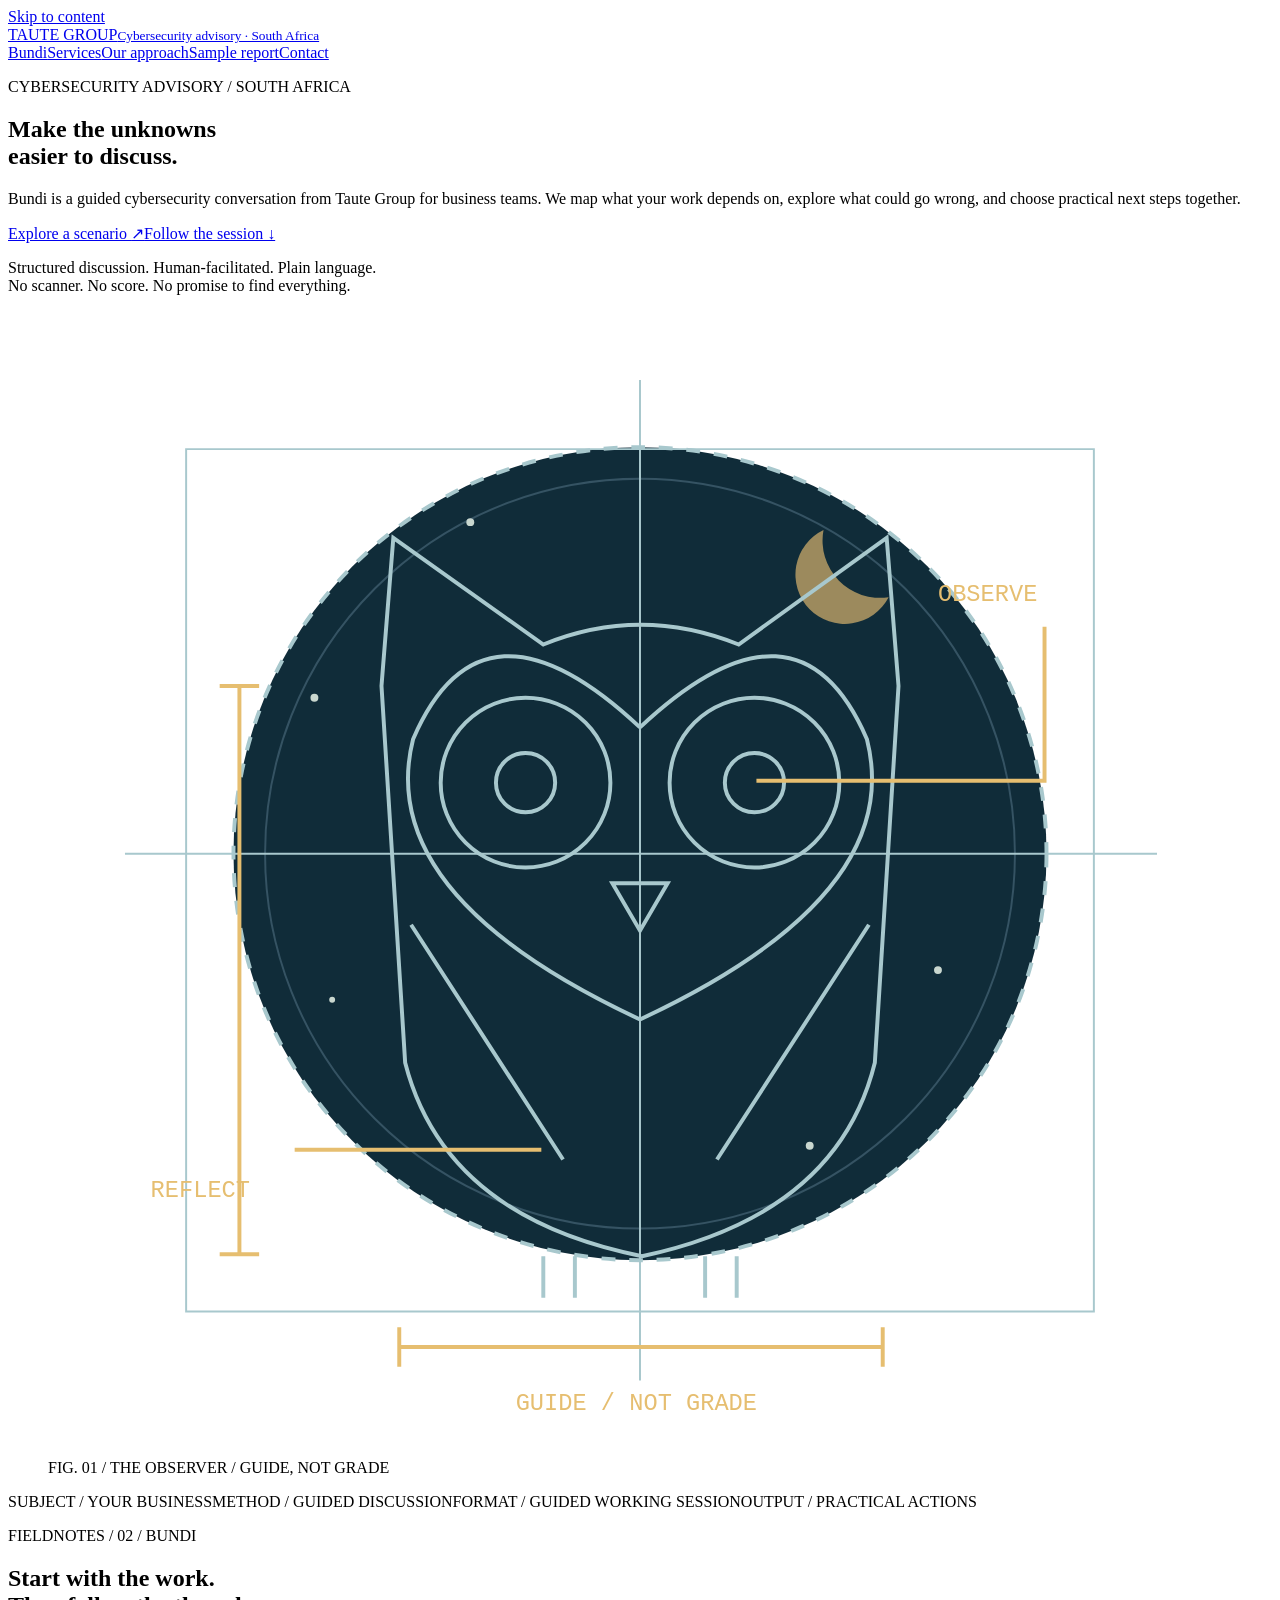
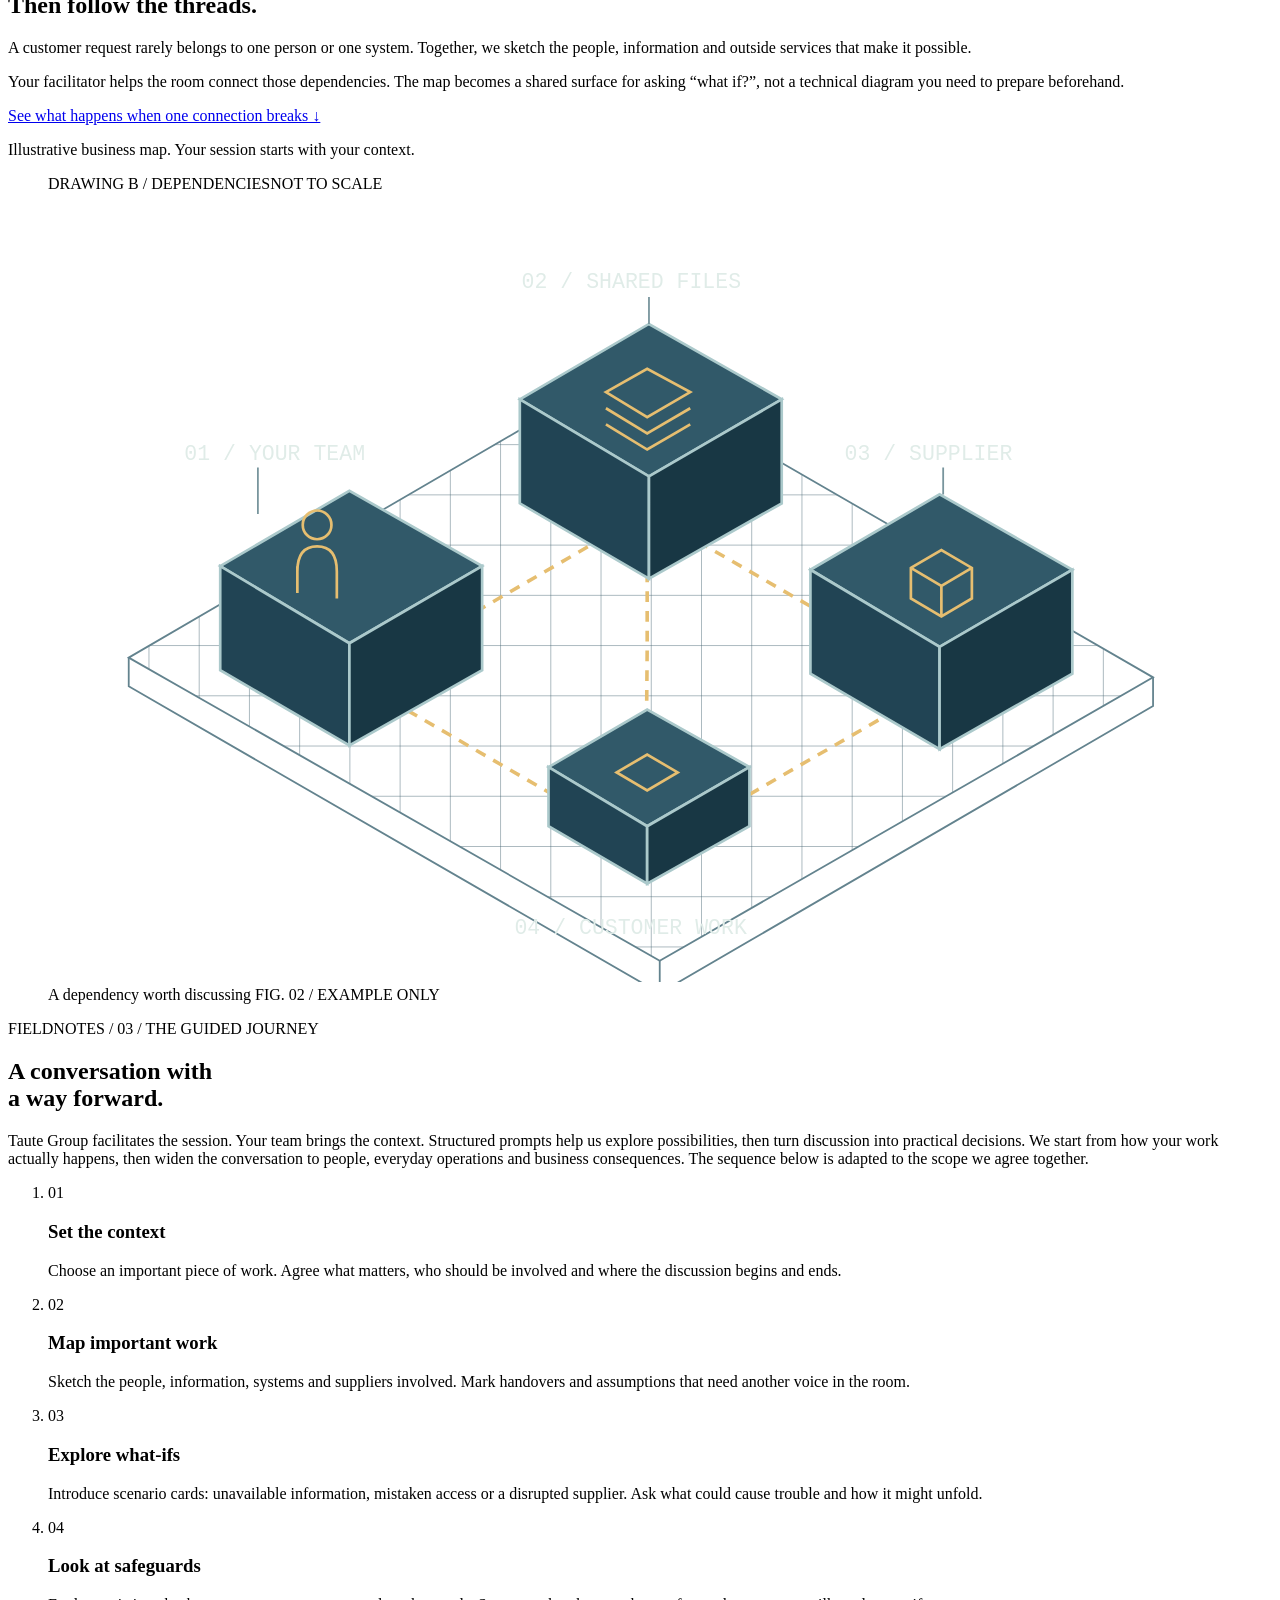
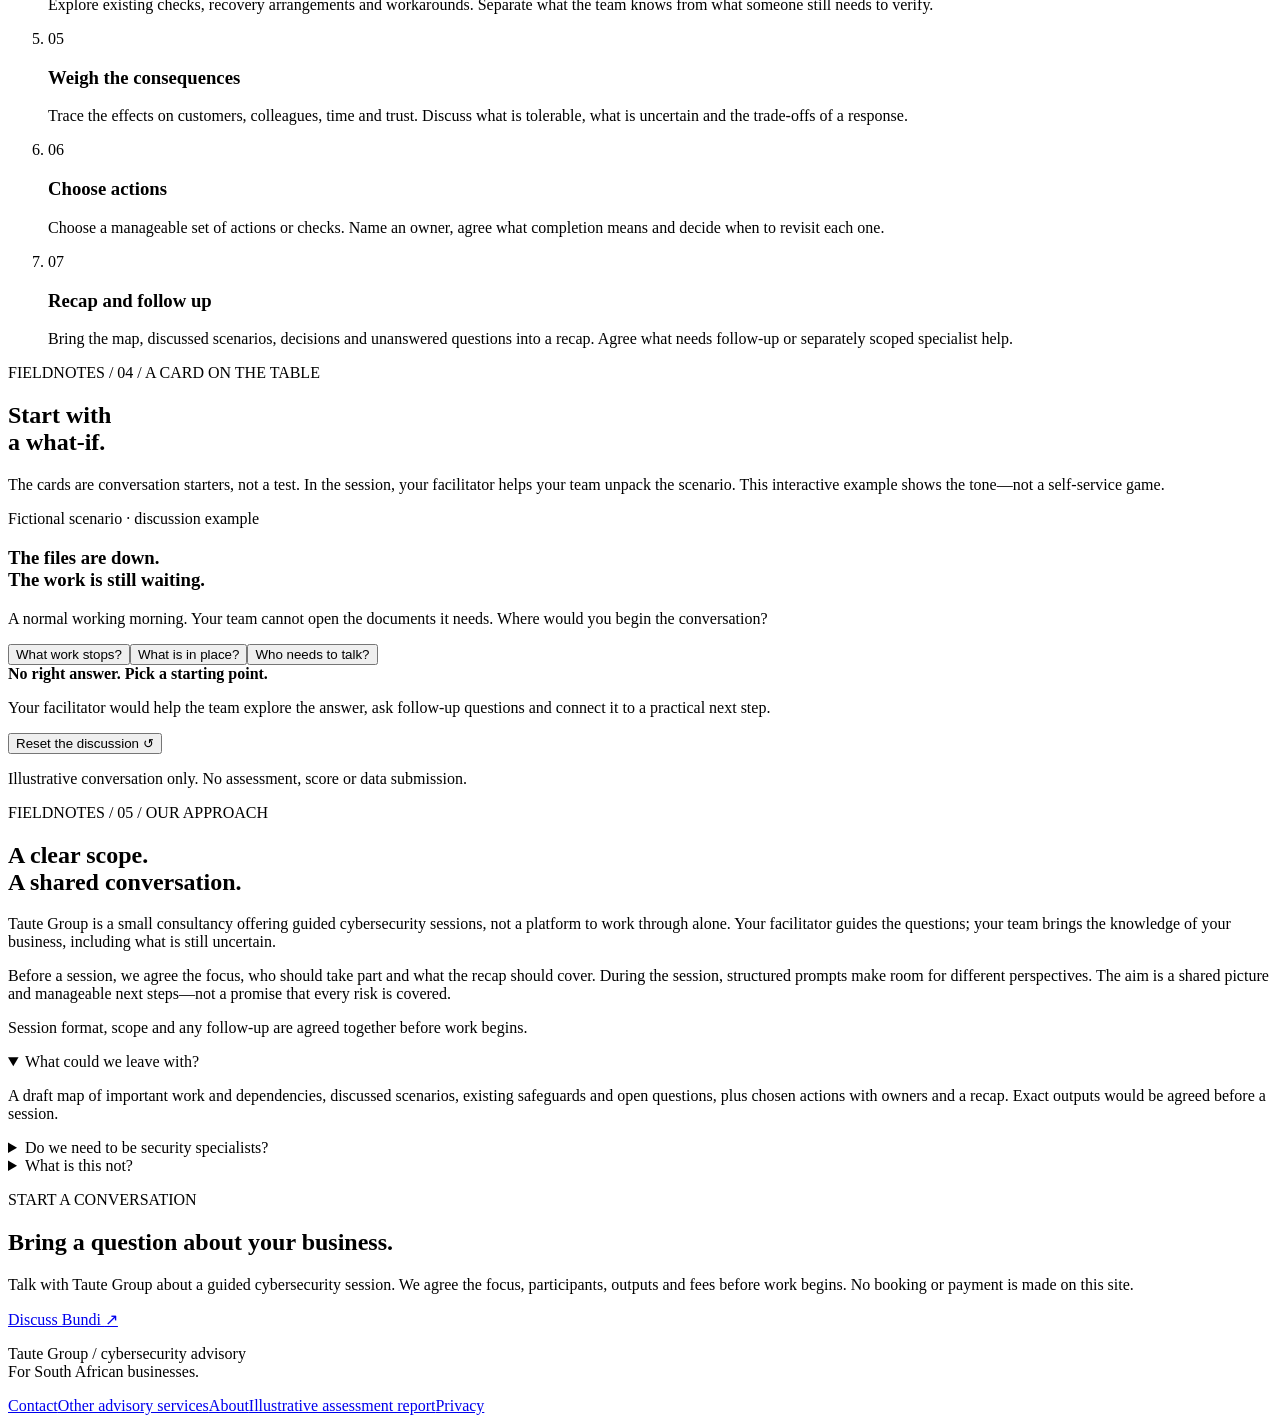
==== public/index.html @ ecf83e32 "og:image now the owl; social.png removed" ====
<!doctype html><html lang="en-ZA"><head><meta charset="utf-8"><meta name="viewport" content="width=device-width,initial-scale=1"><meta name="description" content="Bundi: a guided cybersecurity conversation that maps dependencies, explores what-ifs and agrees practical next steps."><title>Taute Group. Cybersecurity advisory for South African businesses</title><link rel="stylesheet" href="/assets/workshop.css"><link rel="canonical" href="https://tautegroup.co.za/"><meta property="og:type" content="website"><meta property="og:site_name" content="Taute Group"><meta property="og:title" content="Cybersecurity advisory for South African businesses | Taute Group"><meta property="og:description" content="Bundi: a guided cybersecurity conversation that maps dependencies, explores what-ifs and agrees practical next steps."><meta property="og:url" content="https://tautegroup.co.za/"><meta property="og:image" content="https://tautegroup.co.za/assets/taute-owl.png"><meta name="twitter:card" content="summary_large_image"><meta name="theme-color" content="#173b4c"><link rel="icon" type="image/png" href="/assets/owl-favicon.png"><link rel="apple-touch-icon" href="/assets/owl-touch.png"></head><body><a class="skip" href="#main">Skip to content</a><header class="site-header"><a class="brand" href="/">TAUTE GROUP<small>Cybersecurity advisory · South Africa</small></a><nav aria-label="Main"><a href="/Bundi/">Bundi</a><a href="/services/">Services</a><a href="/approach/">Our approach</a><a href="/sample-report/">Sample report</a><a href="/contact/">Contact</a></nav></header><main id="main"><section class="hero"><div class="intro"><p class="kicker">CYBERSECURITY ADVISORY / SOUTH AFRICA</p><h1>Make the unknowns<br>easier to discuss.</h1><p class="lede">Bundi is a guided cybersecurity conversation from Taute Group for business teams. We map what your work depends on, explore what could go wrong, and choose practical next steps together.</p><a class="cta" href="#scenario">Explore a scenario <span aria-hidden="true">↗</span></a><a class="secondary" href="#journey">Follow the session ↓</a><p class="micro">Structured discussion. Human-facilitated. Plain language.<br>No scanner. No score. No promise to find everything.</p></div><div><figure class="art"><svg viewBox="0 0 600 580" role="img" aria-label="Taute Group owl: a technical line drawing with observe, reflect and guide-not-grade callouts" xmlns="http://www.w3.org/2000/svg"><circle cx="300" cy="275" r="206" fill="#102c39"/><circle cx="300" cy="275" r="190" fill="none" stroke="#355363"/>
<g fill="#c9d7cf"><circle cx="135" cy="196" r="2"/><circle cx="451" cy="334" r="2"/><circle cx="214" cy="107" r="2"/><circle cx="386" cy="423" r="2"/><circle cx="144" cy="349" r="1.5"/></g>
<path d="M393 111a25 25 0 1 0 33 34 29 29 0 0 1-33-34" fill="#e6be70" opacity=".65"/>
<g fill="none" stroke="#a8c8cd" stroke-width="2"><circle cx="300" cy="275" r="206" stroke-dasharray="7 7"/><path d="M70 70H530V507H70ZM300 35V542M39 275H562" stroke-width="1"/><path d="M169 190L175 115 251 169Q300 149 350 169L425 115 431 190 419 381Q400 458 301 479 201 459 181 381Z"/><path d="M300 211Q220 136 185 217 165 296 300 359 435 296 415 217 380 136 300 211"/><circle cx="242" cy="239" r="43"/><circle cx="358" cy="239" r="43"/><circle cx="242" cy="239" r="15"/><circle cx="358" cy="239" r="15"/><path d="M286 290L300 314 314 290ZM184 311L261 430M416 311L339 430M251 479V500M267 479V500M333 479V500M349 479V500"/><path d="M97 190V478M87 190H107M87 478H107M178 525H423M178 515V535M423 515V535" stroke="#e6be70"/><path d="M359 238H505V160M250 425H125" stroke="#e6be70"/></g><g fill="#e6be70" font-size="12" font-family="monospace"><text x="451" y="147">OBSERVE</text><text x="52" y="449">REFLECT</text><text x="237" y="557">GUIDE / NOT GRADE</text></g></svg><figcaption>FIG. 01 / THE OBSERVER / GUIDE, NOT GRADE</figcaption></figure><div class="drawing-stamp"><span>SUBJECT / YOUR BUSINESS</span><span>METHOD / GUIDED DISCUSSION</span><span>FORMAT / GUIDED WORKING SESSION</span><span>OUTPUT / PRACTICAL ACTIONS</span></div></div></section><section class="map-section" id="map">
<div class="map-copy"><p class="kicker">FIELDNOTES / 02 / BUNDI</p><h2>Start with the work.<br>Then follow the threads.</h2><p>A customer request rarely belongs to one person or one system. Together, we sketch the people, information and outside services that make it possible.</p><p>Your facilitator helps the room connect those dependencies. The map becomes a shared surface for asking “what if?”, not a technical diagram you need to prepare beforehand.</p><a href="#scenario" class="text-link">See what happens when one connection breaks ↓</a><p class="small-note">Illustrative business map. Your session starts with your context.</p></div>
<figure class="map-figure"><div class="sheet-label"><span>DRAWING B / DEPENDENCIES</span><span>NOT TO SCALE</span></div>
<svg viewBox="0 0 660 440" role="img" aria-label="Isometric business dependency map: a team handles customer work using shared files and an outside supplier. Gold dashed lines show dependencies.">
<defs><pattern id="mapGrid" width="28" height="28" patternUnits="userSpaceOnUse"><path d="M28 0H0V28" fill="none" stroke="#456472" stroke-width=".5"/></pattern></defs>
<path d="M45 259L320 99 616 270 341 428Z" fill="url(#mapGrid)" stroke="#63838e"/><path d="M45 259v16l296 171 275-160v-16M341 428v18" fill="none" stroke="#63838e"/>
<g fill="none" stroke="#e6be70" stroke-width="2" stroke-dasharray="6 5"><path d="M172 272l162-94 165 95M172 272l164 95 163-94M334 178v76l-1 113"/></g>
<g stroke="#abc9cb" stroke-width="1.5"><path d="M96 208l72-42 74 42-74 43Z" fill="#315969"/><path d="M96 208v58l72 42v-57Z" fill="#214454"/><path d="M168 251l74-43v58l-74 42Z" fill="#183744"/>
<path d="M263 115l72-42 74 42-74 43Z" fill="#315969"/><path d="M263 115v58l72 42v-57Z" fill="#214454"/><path d="M335 158l74-43v58l-74 42Z" fill="#183744"/>
<path d="M425 210l72-42 74 42-74 43Z" fill="#315969"/><path d="M425 210v58l72 42v-57Z" fill="#214454"/><path d="M497 253l74-43v58l-74 42Z" fill="#183744"/>
<path d="M279 320l55-32 57 32-57 33Z" fill="#315969"/><path d="M279 320v33l55 32v-32Z" fill="#214454"/><path d="M334 353l57-33v33l-57 32Z" fill="#183744"/></g>
<g fill="none" stroke="#e6be70" stroke-width="1.5"><path d="M139 223v-15m0 3q0-14 11-14t11 14v15"/><circle cx="150" cy="185" r="8"/><path d="M311 111l23-13 24 13-24 14Zm0 9l23 14 24-14m-47 9l23 14 24-14"/><path d="M481 209l17-10 17 10v17l-17 10-17-10Zm0 0l17 10 17-10m-17 10v17"/><path d="M317 323l17-10 17 10-17 10Z"/></g>
<g fill="#e0ece8" font-family="Courier New,monospace" font-size="12"><text x="76" y="149">01 / YOUR TEAM</text><text x="264" y="53">02 / SHARED FILES</text><text x="444" y="149">03 / SUPPLIER</text><text x="260" y="413">04 / CUSTOMER WORK</text></g>
<g stroke="#78959d" fill="none"><path d="M117 153v26M335 58v15M499 153v15"/></g></svg>
<figcaption><span class="legend-line"></span> A dependency worth discussing <span>FIG. 02 / EXAMPLE ONLY</span></figcaption></figure></section>
<section class="journey" id="journey"><div class="section-head"><div><p class="kicker">FIELDNOTES / 03 / THE GUIDED JOURNEY</p><h2>A conversation with<br>a way forward.</h2></div><p>Taute Group facilitates the session. Your team brings the context. Structured prompts help us explore possibilities, then turn discussion into practical decisions. We start from how your work actually happens, then widen the conversation to people, everyday operations and business consequences. The sequence below is adapted to the scope we agree together.</p></div><ol class="stages"><li><span class="num">01</span><h3>Set the context</h3><p>Choose an important piece of work. Agree what matters, who should be involved and where the discussion begins and ends.</p></li><li><span class="num">02</span><h3>Map important work</h3><p>Sketch the people, information, systems and suppliers involved. Mark handovers and assumptions that need another voice in the room.</p></li><li><span class="num">03</span><h3>Explore what-ifs</h3><p>Introduce scenario cards: unavailable information, mistaken access or a disrupted supplier. Ask what could cause trouble and how it might unfold.</p></li><li><span class="num">04</span><h3>Look at safeguards</h3><p>Explore existing checks, recovery arrangements and workarounds. Separate what the team knows from what someone still needs to verify.</p></li><li><span class="num">05</span><h3>Weigh the consequences</h3><p>Trace the effects on customers, colleagues, time and trust. Discuss what is tolerable, what is uncertain and the trade-offs of a response.</p></li><li><span class="num">06</span><h3>Choose actions</h3><p>Choose a manageable set of actions or checks. Name an owner, agree what completion means and decide when to revisit each one.</p></li><li><span class="num">07</span><h3>Recap and follow up</h3><p>Bring the map, discussed scenarios, decisions and unanswered questions into a recap. Agree what needs follow-up or separately scoped specialist help.</p></li></ol></section><section class="sample" id="scenario"><div><p class="kicker">FIELDNOTES / 04 / A CARD ON THE TABLE</p><h2>Start with<br>a what-if.</h2><p class="intro-text">The cards are conversation starters, not a test. In the session, your facilitator helps your team unpack the scenario. This interactive example shows the tone—not a self-service game.</p></div><div class="scenario-box"><p class="kicker">Fictional scenario · discussion example</p><h3>The files are down.<br>The work is still waiting.</h3><p>A normal working morning. Your team cannot open the documents it needs. Where would you begin the conversation?</p><div class="choices" aria-label="Choose a discussion starting point"><button type="button" data-choice="work" aria-pressed="false">What work stops?</button><button type="button" data-choice="safeguards" aria-pressed="false">What is in place?</button><button type="button" data-choice="people" aria-pressed="false">Who needs to talk?</button></div><div class="response" aria-live="polite"><strong>No right answer. Pick a starting point.</strong><p>Your facilitator would help the team explore the answer, ask follow-up questions and connect it to a practical next step.</p></div><button type="button" class="reset" id="reset">Reset the discussion ↺</button><p class="small-note">Illustrative conversation only. No assessment, score or data submission.</p></div></section><section class="guide" id="approach"><div><p class="kicker">FIELDNOTES / 05 / OUR APPROACH</p><h2>A clear scope.<br>A shared conversation.</h2><p>Taute Group is a small consultancy offering guided cybersecurity sessions, not a platform to work through alone. Your facilitator guides the questions; your team brings the knowledge of your business, including what is still uncertain.</p><p>Before a session, we agree the focus, who should take part and what the recap should cover. During the session, structured prompts make room for different perspectives. The aim is a shared picture and manageable next steps—not a promise that every risk is covered.</p><p class="small-note">Session format, scope and any follow-up are agreed together before work begins.</p></div><div><details open><summary>What could we leave with?</summary><p>A draft map of important work and dependencies, discussed scenarios, existing safeguards and open questions, plus chosen actions with owners and a recap. Exact outputs would be agreed before a session.</p></details><details><summary>Do we need to be security specialists?</summary><p>No. The starting point is how your team works. Technical colleagues or your IT provider can contribute where useful; unfamiliar terms can be unpacked together.</p></details><details><summary>What is this not?</summary><p>This is guided discussion, not an automated scanner, self-service security game, penetration test, audit, certification, compliance assurance or numerical security score. It does not guarantee safety or replace separately scoped technical work.</p></details></div></section><section class="enquiry" aria-labelledby="enquiry-heading"><p class="kicker">START A CONVERSATION</p><h2 id="enquiry-heading">Bring a question about your business.</h2><p>Talk with Taute Group about a guided cybersecurity session. We agree the focus, participants, outputs and fees before work begins. No booking or payment is made on this site.</p><a class="cta" href="/contact/">Discuss Bundi <span aria-hidden="true">↗</span></a></section></main><footer class="footer"><p>Taute Group / cybersecurity advisory<br>For South African businesses.</p><nav aria-label="Footer"><a href="/contact/">Contact</a><a href="/services/">Other advisory services</a><a href="/about/">About</a><a href="/sample-report/">Illustrative assessment report</a><a href="/privacy/">Privacy</a></nav></footer><script id="workshop-script">const prompts={work:['Start with the work.','Which task would stop first? Who depends on its output? Your facilitator would explore the knock-on effects with you.','Possible next step: identify one essential workflow and name someone to check how it could continue.'],safeguards:['Look at what is already in place.','Is there another way to reach the documents? What do we know about recovery, and what are we assuming?','Possible next step: ask the relevant owner to confirm the recovery arrangements and note any unanswered questions.'],people:['Bring the right voices into the conversation.','Who uses the files, who supports them and who speaks to affected customers or suppliers?','Possible next step: agree who coordinates the response and who needs to be consulted.']};document.querySelectorAll('[data-choice]').forEach(b=>b.addEventListener('click',()=>{const box=b.closest('.scenario-box');box.querySelectorAll('[data-choice]').forEach(x=>x.setAttribute('aria-pressed',String(x===b)));const p=prompts[b.dataset.choice];box.querySelector('.response').innerHTML='<strong>'+p[0]+'</strong><p>'+p[1]+'</p><p>'+p[2]+'</p>';}));document.getElementById('reset').addEventListener('click',()=>{document.querySelectorAll('[data-choice]').forEach(b=>b.setAttribute('aria-pressed','false'));document.querySelector('.response').innerHTML='<strong>No right answer. Pick a starting point.</strong><p>Your facilitator would help the team explore the answer, ask follow-up questions and connect it to a practical next step.</p>';});</script></body></html>
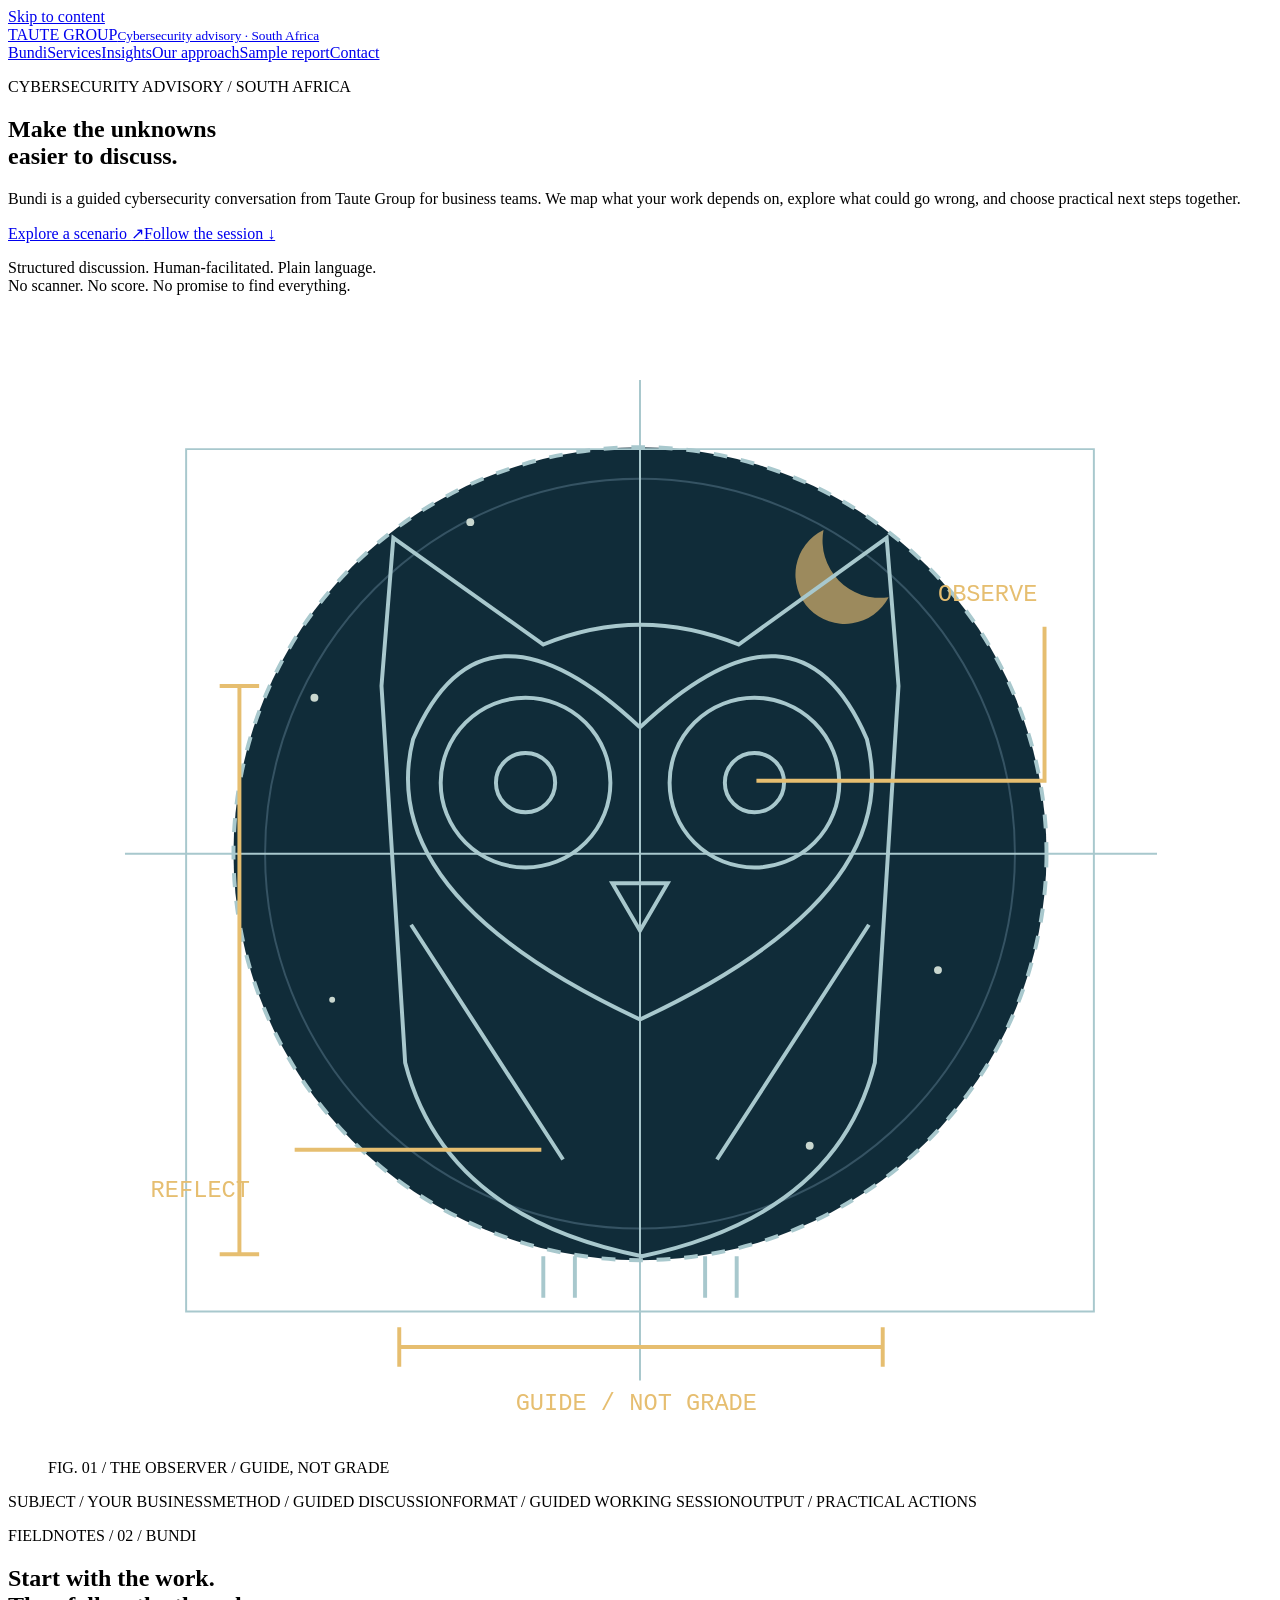
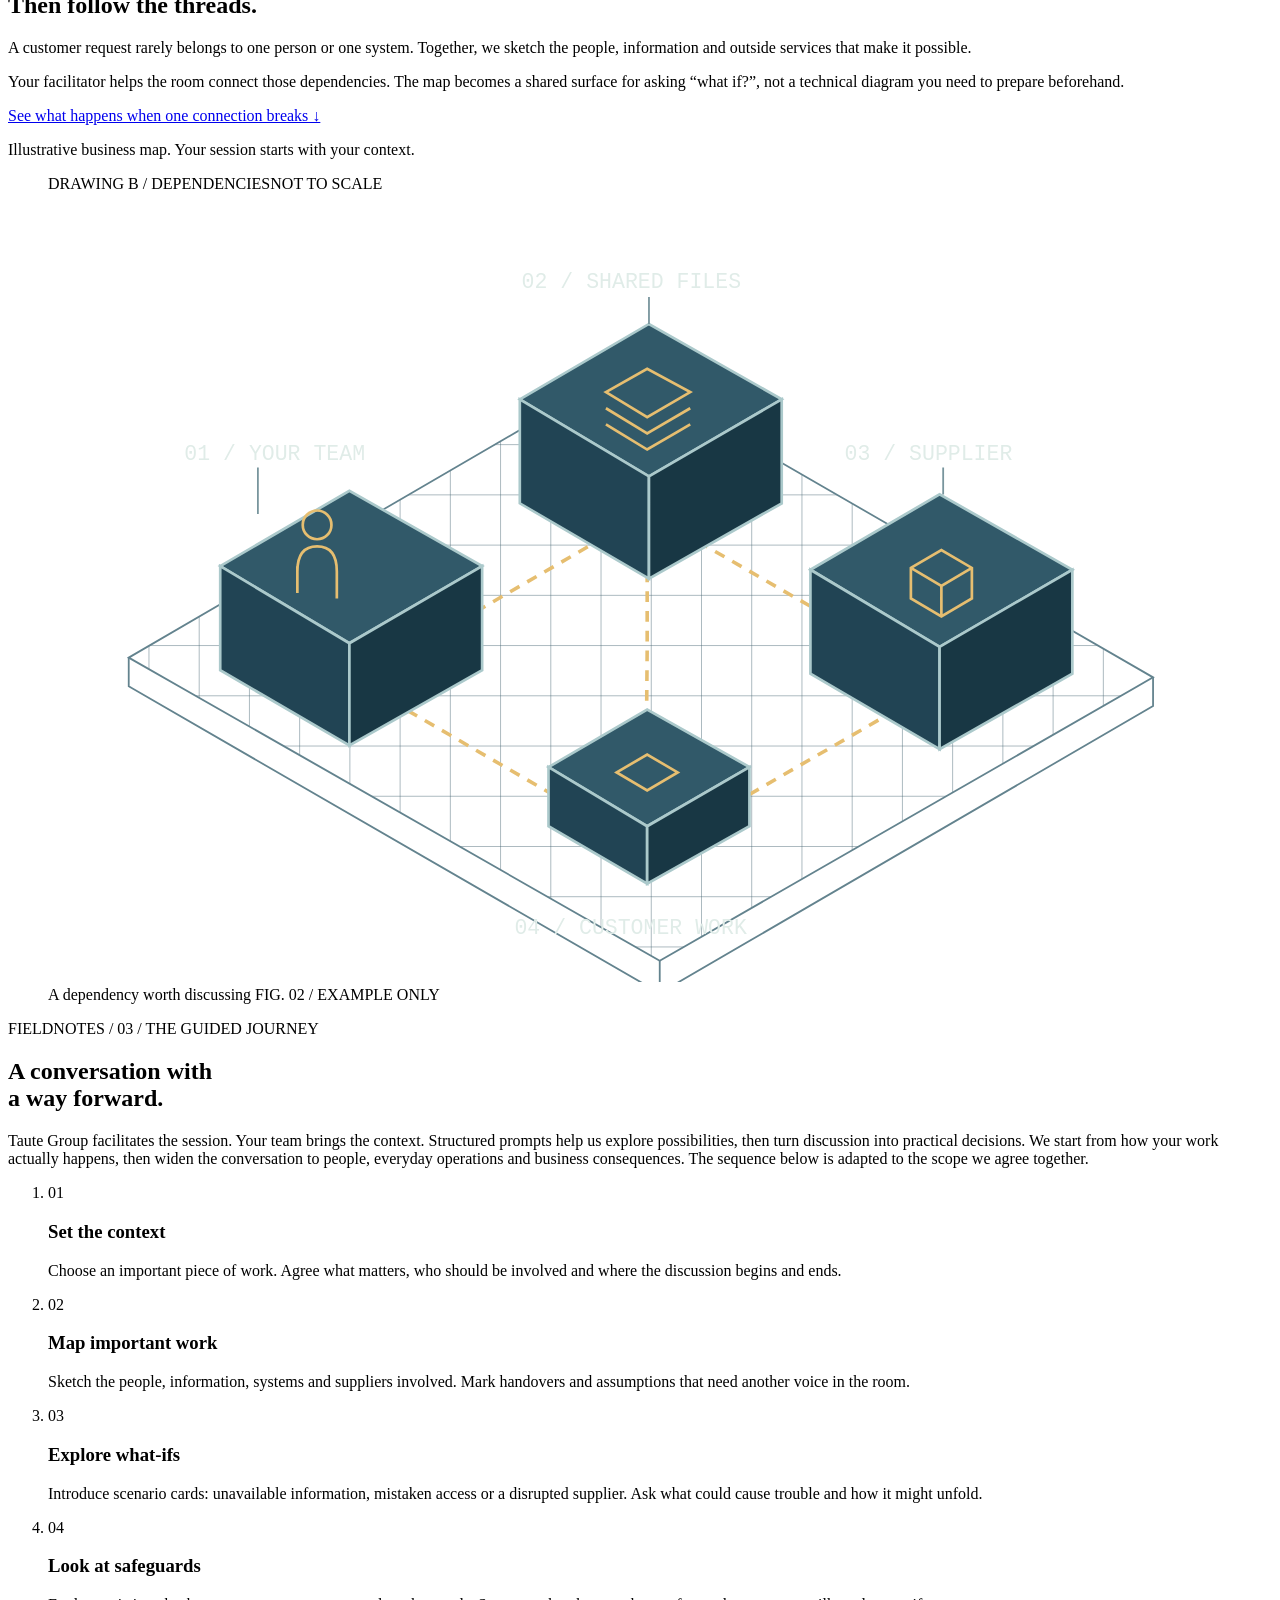
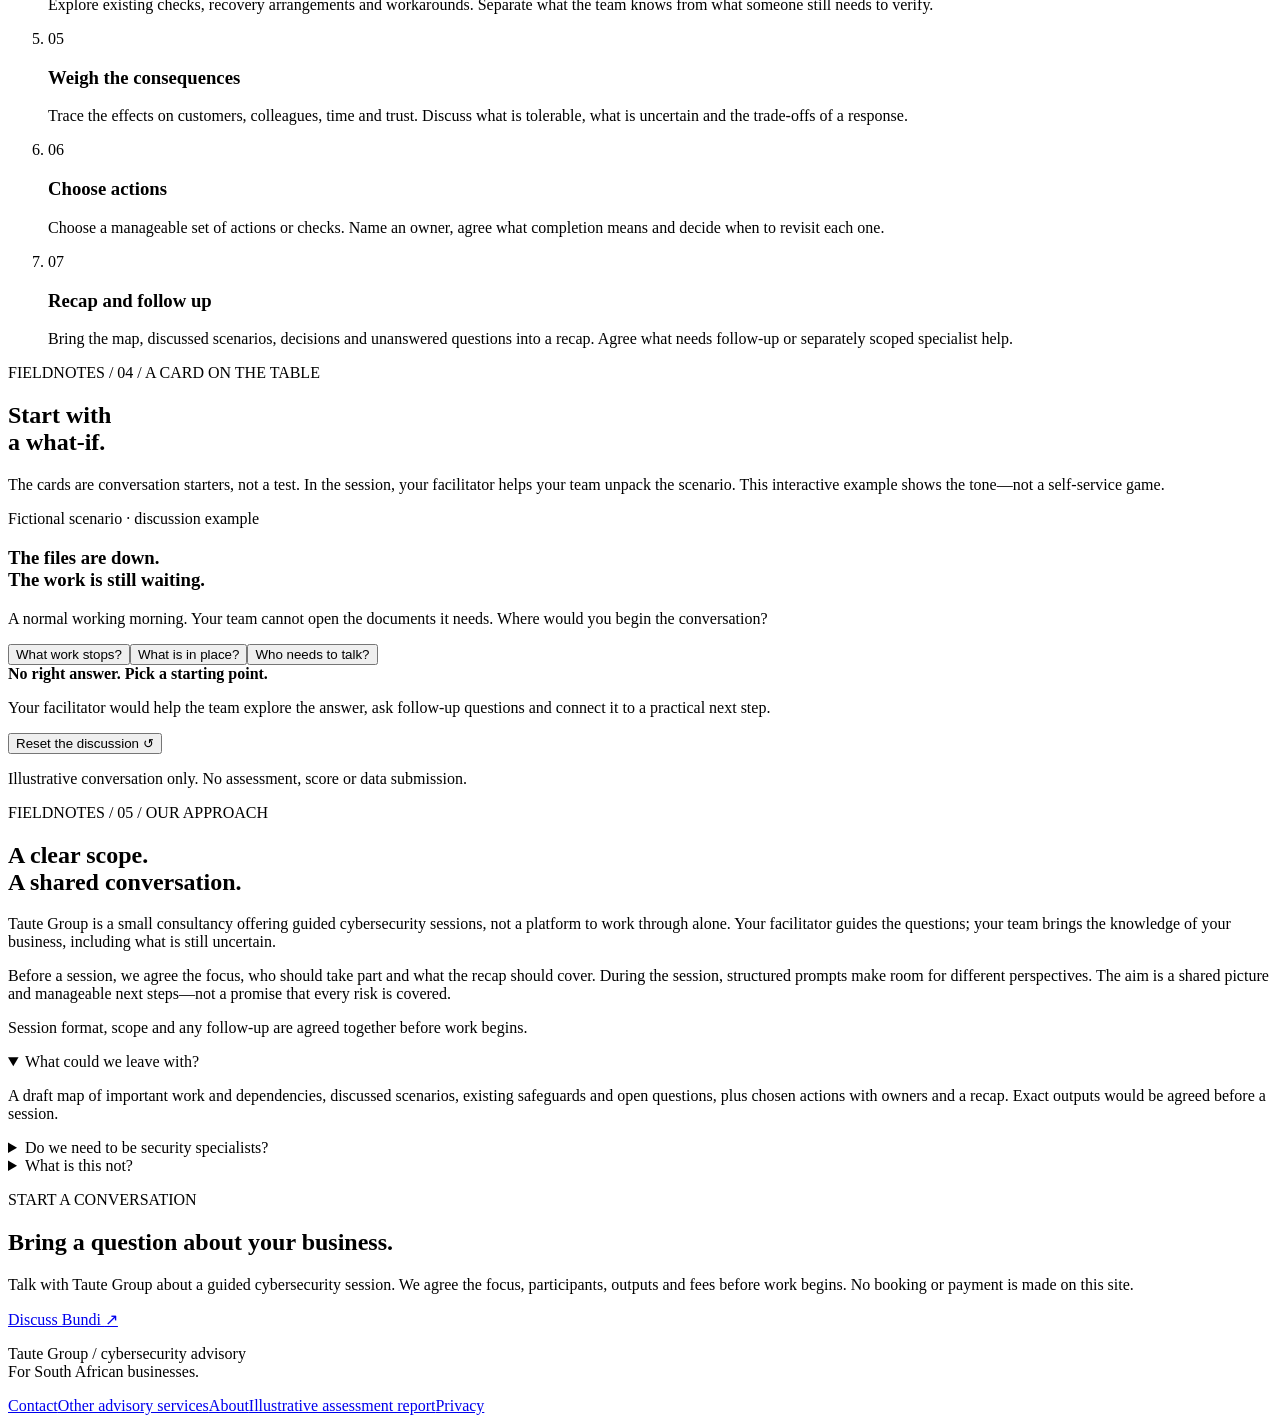
==== commit 353a1fee: "add Insights blog section with placeholder + nav/sitemap" ====
--- a/public/index.html
+++ b/public/index.html
@@ -1,4 +1,4 @@
-<!doctype html><html lang="en-ZA"><head><meta charset="utf-8"><meta name="viewport" content="width=device-width,initial-scale=1"><meta name="description" content="Bundi: a guided cybersecurity conversation that maps dependencies, explores what-ifs and agrees practical next steps."><title>Taute Group. Cybersecurity advisory for South African businesses</title><link rel="stylesheet" href="/assets/workshop.css"><link rel="canonical" href="https://tautegroup.co.za/"><meta property="og:type" content="website"><meta property="og:site_name" content="Taute Group"><meta property="og:title" content="Cybersecurity advisory for South African businesses | Taute Group"><meta property="og:description" content="Bundi: a guided cybersecurity conversation that maps dependencies, explores what-ifs and agrees practical next steps."><meta property="og:url" content="https://tautegroup.co.za/"><meta property="og:image" content="https://tautegroup.co.za/assets/taute-owl.png"><meta name="twitter:card" content="summary_large_image"><meta name="theme-color" content="#173b4c"><link rel="icon" type="image/png" href="/assets/owl-favicon.png"><link rel="apple-touch-icon" href="/assets/owl-touch.png"></head><body><a class="skip" href="#main">Skip to content</a><header class="site-header"><a class="brand" href="/">TAUTE GROUP<small>Cybersecurity advisory · South Africa</small></a><nav aria-label="Main"><a href="/Bundi/">Bundi</a><a href="/services/">Services</a><a href="/approach/">Our approach</a><a href="/sample-report/">Sample report</a><a href="/contact/">Contact</a></nav></header><main id="main"><section class="hero"><div class="intro"><p class="kicker">CYBERSECURITY ADVISORY / SOUTH AFRICA</p><h1>Make the unknowns<br>easier to discuss.</h1><p class="lede">Bundi is a guided cybersecurity conversation from Taute Group for business teams. We map what your work depends on, explore what could go wrong, and choose practical next steps together.</p><a class="cta" href="#scenario">Explore a scenario <span aria-hidden="true">↗</span></a><a class="secondary" href="#journey">Follow the session ↓</a><p class="micro">Structured discussion. Human-facilitated. Plain language.<br>No scanner. No score. No promise to find everything.</p></div><div><figure class="art"><svg viewBox="0 0 600 580" role="img" aria-label="Taute Group owl: a technical line drawing with observe, reflect and guide-not-grade callouts" xmlns="http://www.w3.org/2000/svg"><circle cx="300" cy="275" r="206" fill="#102c39"/><circle cx="300" cy="275" r="190" fill="none" stroke="#355363"/>
+<!doctype html><html lang="en-ZA"><head><meta charset="utf-8"><meta name="viewport" content="width=device-width,initial-scale=1"><meta name="description" content="Bundi: a guided cybersecurity conversation that maps dependencies, explores what-ifs and agrees practical next steps."><title>Taute Group. Cybersecurity advisory for South African businesses</title><link rel="stylesheet" href="/assets/workshop.css"><link rel="canonical" href="https://tautegroup.co.za/"><meta property="og:type" content="website"><meta property="og:site_name" content="Taute Group"><meta property="og:title" content="Cybersecurity advisory for South African businesses | Taute Group"><meta property="og:description" content="Bundi: a guided cybersecurity conversation that maps dependencies, explores what-ifs and agrees practical next steps."><meta property="og:url" content="https://tautegroup.co.za/"><meta property="og:image" content="https://tautegroup.co.za/assets/taute-owl.png"><meta name="twitter:card" content="summary_large_image"><meta name="theme-color" content="#173b4c"><link rel="icon" type="image/png" href="/assets/owl-favicon.png?v=2"><link rel="apple-touch-icon" href="/assets/owl-touch.png?v=2"></head><body><a class="skip" href="#main">Skip to content</a><header class="site-header"><a class="brand" href="/">TAUTE GROUP<small>Cybersecurity advisory · South Africa</small></a><nav aria-label="Main"><a href="/Bundi/">Bundi</a><a href="/services/">Services</a><a href="/insights/">Insights</a><a href="/approach/">Our approach</a><a href="/sample-report/">Sample report</a><a href="/contact/">Contact</a></nav></header><main id="main"><section class="hero"><div class="intro"><p class="kicker">CYBERSECURITY ADVISORY / SOUTH AFRICA</p><h1>Make the unknowns<br>easier to discuss.</h1><p class="lede">Bundi is a guided cybersecurity conversation from Taute Group for business teams. We map what your work depends on, explore what could go wrong, and choose practical next steps together.</p><a class="cta" href="#scenario">Explore a scenario <span aria-hidden="true">↗</span></a><a class="secondary" href="#journey">Follow the session ↓</a><p class="micro">Structured discussion. Human-facilitated. Plain language.<br>No scanner. No score. No promise to find everything.</p></div><div><figure class="art"><svg viewBox="0 0 600 580" role="img" aria-label="Taute Group owl: a technical line drawing with observe, reflect and guide-not-grade callouts" xmlns="http://www.w3.org/2000/svg"><circle cx="300" cy="275" r="206" fill="#102c39"/><circle cx="300" cy="275" r="190" fill="none" stroke="#355363"/>
 <g fill="#c9d7cf"><circle cx="135" cy="196" r="2"/><circle cx="451" cy="334" r="2"/><circle cx="214" cy="107" r="2"/><circle cx="386" cy="423" r="2"/><circle cx="144" cy="349" r="1.5"/></g>
 <path d="M393 111a25 25 0 1 0 33 34 29 29 0 0 1-33-34" fill="#e6be70" opacity=".65"/>
 <g fill="none" stroke="#a8c8cd" stroke-width="2"><circle cx="300" cy="275" r="206" stroke-dasharray="7 7"/><path d="M70 70H530V507H70ZM300 35V542M39 275H562" stroke-width="1"/><path d="M169 190L175 115 251 169Q300 149 350 169L425 115 431 190 419 381Q400 458 301 479 201 459 181 381Z"/><path d="M300 211Q220 136 185 217 165 296 300 359 435 296 415 217 380 136 300 211"/><circle cx="242" cy="239" r="43"/><circle cx="358" cy="239" r="43"/><circle cx="242" cy="239" r="15"/><circle cx="358" cy="239" r="15"/><path d="M286 290L300 314 314 290ZM184 311L261 430M416 311L339 430M251 479V500M267 479V500M333 479V500M349 479V500"/><path d="M97 190V478M87 190H107M87 478H107M178 525H423M178 515V535M423 515V535" stroke="#e6be70"/><path d="M359 238H505V160M250 425H125" stroke="#e6be70"/></g><g fill="#e6be70" font-size="12" font-family="monospace"><text x="451" y="147">OBSERVE</text><text x="52" y="449">REFLECT</text><text x="237" y="557">GUIDE / NOT GRADE</text></g></svg><figcaption>FIG. 01 / THE OBSERVER / GUIDE, NOT GRADE</figcaption></figure><div class="drawing-stamp"><span>SUBJECT / YOUR BUSINESS</span><span>METHOD / GUIDED DISCUSSION</span><span>FORMAT / GUIDED WORKING SESSION</span><span>OUTPUT / PRACTICAL ACTIONS</span></div></div></section><section class="map-section" id="map">
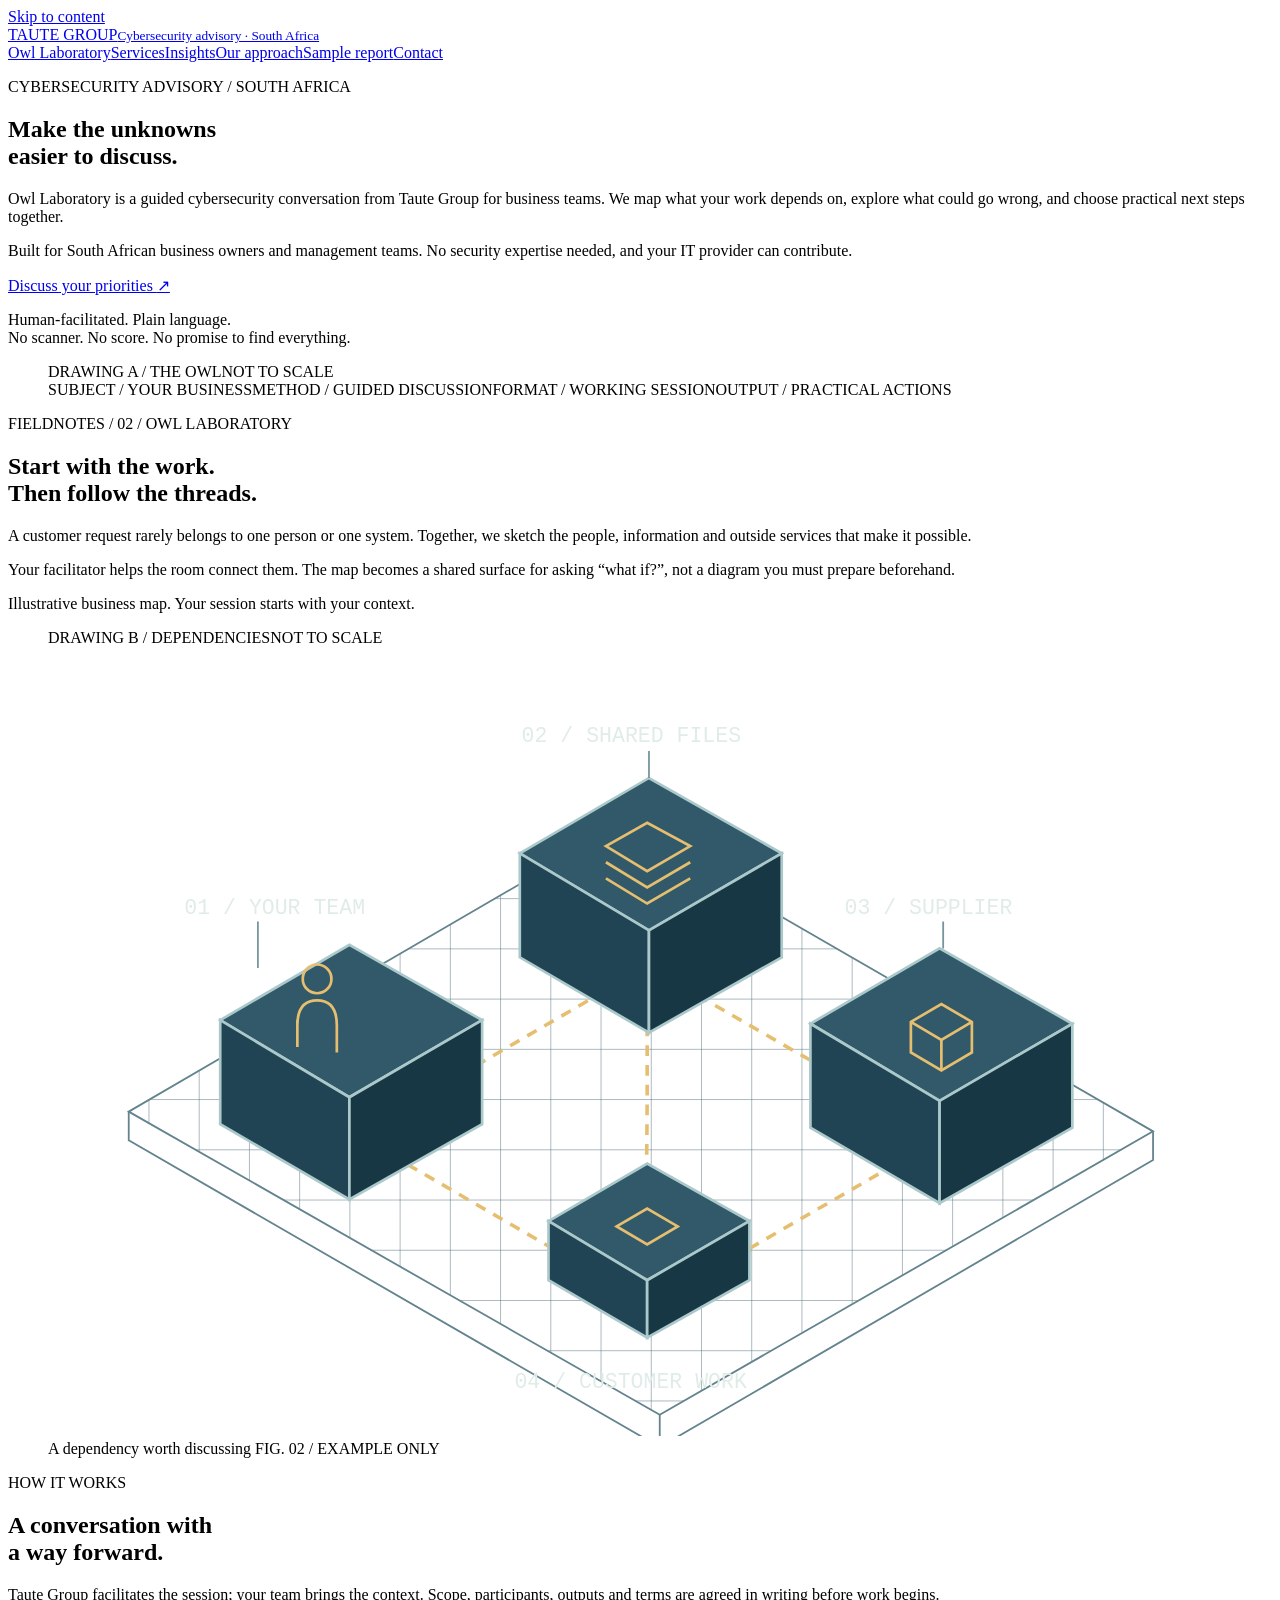
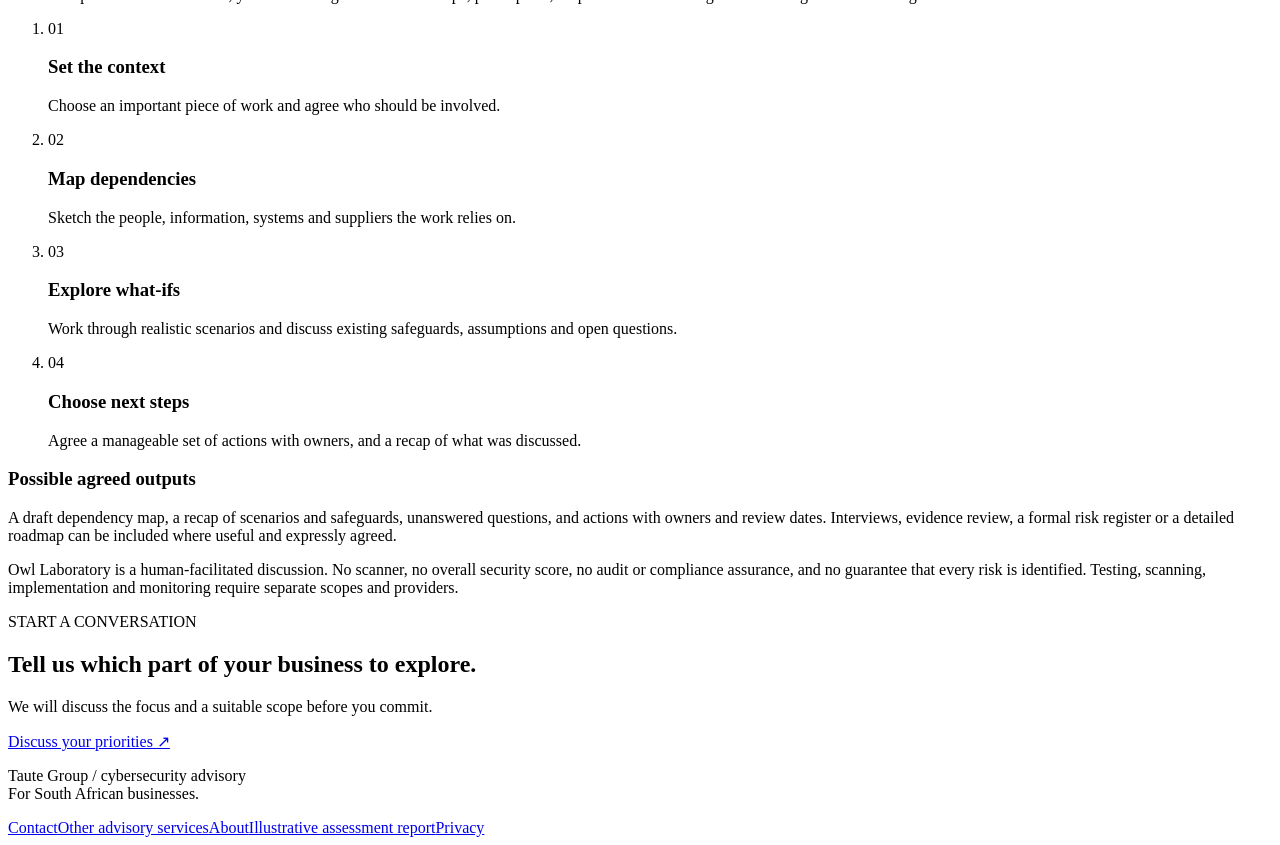
==== commit 10b804fa: "Owl Laboratory alignment: rename service site-wide, concise homepage (387 words), qualified outputs," ====
--- a/public/index.html
+++ b/public/index.html
@@ -1,8 +1,7 @@
-<!doctype html><html lang="en-ZA"><head><meta charset="utf-8"><meta name="viewport" content="width=device-width,initial-scale=1"><meta name="description" content="Bundi: a guided cybersecurity conversation that maps dependencies, explores what-ifs and agrees practical next steps."><title>Taute Group. Cybersecurity advisory for South African businesses</title><link rel="stylesheet" href="/assets/workshop.css"><link rel="canonical" href="https://tautegroup.co.za/"><meta property="og:type" content="website"><meta property="og:site_name" content="Taute Group"><meta property="og:title" content="Cybersecurity advisory for South African businesses | Taute Group"><meta property="og:description" content="Bundi: a guided cybersecurity conversation that maps dependencies, explores what-ifs and agrees practical next steps."><meta property="og:url" content="https://tautegroup.co.za/"><meta property="og:image" content="https://tautegroup.co.za/assets/taute-owl.png"><meta name="twitter:card" content="summary_large_image"><meta name="theme-color" content="#173b4c"><link rel="icon" type="image/png" href="/assets/owl-favicon.png?v=2"><link rel="apple-touch-icon" href="/assets/owl-touch.png?v=2"></head><body><a class="skip" href="#main">Skip to content</a><header class="site-header"><a class="brand" href="/">TAUTE GROUP<small>Cybersecurity advisory · South Africa</small></a><nav aria-label="Main"><a href="/Bundi/">Bundi</a><a href="/services/">Services</a><a href="/insights/">Insights</a><a href="/approach/">Our approach</a><a href="/sample-report/">Sample report</a><a href="/contact/">Contact</a></nav></header><main id="main"><section class="hero"><div class="intro"><p class="kicker">CYBERSECURITY ADVISORY / SOUTH AFRICA</p><h1>Make the unknowns<br>easier to discuss.</h1><p class="lede">Bundi is a guided cybersecurity conversation from Taute Group for business teams. We map what your work depends on, explore what could go wrong, and choose practical next steps together.</p><a class="cta" href="#scenario">Explore a scenario <span aria-hidden="true">↗</span></a><a class="secondary" href="#journey">Follow the session ↓</a><p class="micro">Structured discussion. Human-facilitated. Plain language.<br>No scanner. No score. No promise to find everything.</p></div><div><figure class="art"><svg viewBox="0 0 600 580" role="img" aria-label="Taute Group owl: a technical line drawing with observe, reflect and guide-not-grade callouts" xmlns="http://www.w3.org/2000/svg"><circle cx="300" cy="275" r="206" fill="#102c39"/><circle cx="300" cy="275" r="190" fill="none" stroke="#355363"/>
-<g fill="#c9d7cf"><circle cx="135" cy="196" r="2"/><circle cx="451" cy="334" r="2"/><circle cx="214" cy="107" r="2"/><circle cx="386" cy="423" r="2"/><circle cx="144" cy="349" r="1.5"/></g>
-<path d="M393 111a25 25 0 1 0 33 34 29 29 0 0 1-33-34" fill="#e6be70" opacity=".65"/>
-<g fill="none" stroke="#a8c8cd" stroke-width="2"><circle cx="300" cy="275" r="206" stroke-dasharray="7 7"/><path d="M70 70H530V507H70ZM300 35V542M39 275H562" stroke-width="1"/><path d="M169 190L175 115 251 169Q300 149 350 169L425 115 431 190 419 381Q400 458 301 479 201 459 181 381Z"/><path d="M300 211Q220 136 185 217 165 296 300 359 435 296 415 217 380 136 300 211"/><circle cx="242" cy="239" r="43"/><circle cx="358" cy="239" r="43"/><circle cx="242" cy="239" r="15"/><circle cx="358" cy="239" r="15"/><path d="M286 290L300 314 314 290ZM184 311L261 430M416 311L339 430M251 479V500M267 479V500M333 479V500M349 479V500"/><path d="M97 190V478M87 190H107M87 478H107M178 525H423M178 515V535M423 515V535" stroke="#e6be70"/><path d="M359 238H505V160M250 425H125" stroke="#e6be70"/></g><g fill="#e6be70" font-size="12" font-family="monospace"><text x="451" y="147">OBSERVE</text><text x="52" y="449">REFLECT</text><text x="237" y="557">GUIDE / NOT GRADE</text></g></svg><figcaption>FIG. 01 / THE OBSERVER / GUIDE, NOT GRADE</figcaption></figure><div class="drawing-stamp"><span>SUBJECT / YOUR BUSINESS</span><span>METHOD / GUIDED DISCUSSION</span><span>FORMAT / GUIDED WORKING SESSION</span><span>OUTPUT / PRACTICAL ACTIONS</span></div></div></section><section class="map-section" id="map">
-<div class="map-copy"><p class="kicker">FIELDNOTES / 02 / BUNDI</p><h2>Start with the work.<br>Then follow the threads.</h2><p>A customer request rarely belongs to one person or one system. Together, we sketch the people, information and outside services that make it possible.</p><p>Your facilitator helps the room connect those dependencies. The map becomes a shared surface for asking “what if?”, not a technical diagram you need to prepare beforehand.</p><a href="#scenario" class="text-link">See what happens when one connection breaks ↓</a><p class="small-note">Illustrative business map. Your session starts with your context.</p></div>
+<!doctype html><html lang="en-ZA"><head><meta charset="utf-8"><meta name="viewport" content="width=device-width,initial-scale=1"><meta name="description" content="Owl Laboratory: a guided cybersecurity conversation from Taute Group for South African business teams. We map what your work depends on, explore what could go wrong, and choose practical next steps together."><title>Owl Laboratory by Taute Group. Cybersecurity advisory for South African businesses</title><link rel="stylesheet" href="/assets/workshop.css"><link rel="canonical" href="https://tautegroup.co.za/"><meta property="og:type" content="website"><meta property="og:site_name" content="Taute Group"><meta property="og:title" content="Cybersecurity advisory for South African businesses | Taute Group"><meta property="og:description" content="Owl Laboratory: a guided cybersecurity conversation that maps dependencies, explores what-ifs and agrees practical next steps."><meta property="og:url" content="https://tautegroup.co.za/"><meta property="og:image" content="https://tautegroup.co.za/assets/taute-owl.png"><meta name="twitter:card" content="summary_large_image"><meta name="theme-color" content="#173b4c"><link rel="icon" type="image/png" href="/assets/owl-favicon.png?v=2"><link rel="apple-touch-icon" href="/assets/owl-touch.png?v=2"></head><body><a class="skip" href="#main">Skip to content</a><header class="site-header"><a class="brand" href="/">TAUTE GROUP<small>Cybersecurity advisory · South Africa</small></a><nav aria-label="Main"><a href="/Bundi/" aria-current="page">Owl Laboratory</a><a href="/services/">Services</a><a href="/insights/">Insights</a><a href="/approach/">Our approach</a><a href="/sample-report/">Sample report</a><a href="/contact/">Contact</a></nav></header><main id="main"><section class="hero"><div class="intro"><p class="kicker">CYBERSECURITY ADVISORY / SOUTH AFRICA</p><h1>Make the unknowns<br>easier to discuss.</h1><p class="lede">Owl Laboratory is a guided cybersecurity conversation from Taute Group for business teams. We map what your work depends on, explore what could go wrong, and choose practical next steps together.</p><p class="lede">Built for South African business owners and management teams. No security expertise needed, and your IT provider can contribute.</p><a class="cta" href="/contact/">Discuss your priorities <span aria-hidden="true">↗</span></a><p class="micro">Human-facilitated. Plain language.<br>No scanner. No score. No promise to find everything.</p></div><figure class="hero-figure"><div class="sheet-label"><span>DRAWING A / THE OWL</span><span>NOT TO SCALE</span></div>
+
+<div class="drawing-stamp"><span>SUBJECT / YOUR BUSINESS</span><span>METHOD / GUIDED DISCUSSION</span><span>FORMAT / WORKING SESSION</span><span>OUTPUT / PRACTICAL ACTIONS</span></div></figure></div></section><section class="map-section" id="map">
+<div class="map-copy"><p class="kicker">FIELDNOTES / 02 / OWL LABORATORY</p><h2>Start with the work.<br>Then follow the threads.</h2><p>A customer request rarely belongs to one person or one system. Together, we sketch the people, information and outside services that make it possible.</p><p>Your facilitator helps the room connect them. The map becomes a shared surface for asking “what if?”, not a diagram you must prepare beforehand.</p><p class="small-note">Illustrative business map. Your session starts with your context.</p></div>
 <figure class="map-figure"><div class="sheet-label"><span>DRAWING B / DEPENDENCIES</span><span>NOT TO SCALE</span></div>
 <svg viewBox="0 0 660 440" role="img" aria-label="Isometric business dependency map: a team handles customer work using shared files and an outside supplier. Gold dashed lines show dependencies.">
 <defs><pattern id="mapGrid" width="28" height="28" patternUnits="userSpaceOnUse"><path d="M28 0H0V28" fill="none" stroke="#456472" stroke-width=".5"/></pattern></defs>
@@ -15,5 +14,10 @@
 <g fill="none" stroke="#e6be70" stroke-width="1.5"><path d="M139 223v-15m0 3q0-14 11-14t11 14v15"/><circle cx="150" cy="185" r="8"/><path d="M311 111l23-13 24 13-24 14Zm0 9l23 14 24-14m-47 9l23 14 24-14"/><path d="M481 209l17-10 17 10v17l-17 10-17-10Zm0 0l17 10 17-10m-17 10v17"/><path d="M317 323l17-10 17 10-17 10Z"/></g>
 <g fill="#e0ece8" font-family="Courier New,monospace" font-size="12"><text x="76" y="149">01 / YOUR TEAM</text><text x="264" y="53">02 / SHARED FILES</text><text x="444" y="149">03 / SUPPLIER</text><text x="260" y="413">04 / CUSTOMER WORK</text></g>
 <g stroke="#78959d" fill="none"><path d="M117 153v26M335 58v15M499 153v15"/></g></svg>
-<figcaption><span class="legend-line"></span> A dependency worth discussing <span>FIG. 02 / EXAMPLE ONLY</span></figcaption></figure></section>
-<section class="journey" id="journey"><div class="section-head"><div><p class="kicker">FIELDNOTES / 03 / THE GUIDED JOURNEY</p><h2>A conversation with<br>a way forward.</h2></div><p>Taute Group facilitates the session. Your team brings the context. Structured prompts help us explore possibilities, then turn discussion into practical decisions. We start from how your work actually happens, then widen the conversation to people, everyday operations and business consequences. The sequence below is adapted to the scope we agree together.</p></div><ol class="stages"><li><span class="num">01</span><h3>Set the context</h3><p>Choose an important piece of work. Agree what matters, who should be involved and where the discussion begins and ends.</p></li><li><span class="num">02</span><h3>Map important work</h3><p>Sketch the people, information, systems and suppliers involved. Mark handovers and assumptions that need another voice in the room.</p></li><li><span class="num">03</span><h3>Explore what-ifs</h3><p>Introduce scenario cards: unavailable information, mistaken access or a disrupted supplier. Ask what could cause trouble and how it might unfold.</p></li><li><span class="num">04</span><h3>Look at safeguards</h3><p>Explore existing checks, recovery arrangements and workarounds. Separate what the team knows from what someone still needs to verify.</p></li><li><span class="num">05</span><h3>Weigh the consequences</h3><p>Trace the effects on customers, colleagues, time and trust. Discuss what is tolerable, what is uncertain and the trade-offs of a response.</p></li><li><span class="num">06</span><h3>Choose actions</h3><p>Choose a manageable set of actions or checks. Name an owner, agree what completion means and decide when to revisit each one.</p></li><li><span class="num">07</span><h3>Recap and follow up</h3><p>Bring the map, discussed scenarios, decisions and unanswered questions into a recap. Agree what needs follow-up or separately scoped specialist help.</p></li></ol></section><section class="sample" id="scenario"><div><p class="kicker">FIELDNOTES / 04 / A CARD ON THE TABLE</p><h2>Start with<br>a what-if.</h2><p class="intro-text">The cards are conversation starters, not a test. In the session, your facilitator helps your team unpack the scenario. This interactive example shows the tone—not a self-service game.</p></div><div class="scenario-box"><p class="kicker">Fictional scenario · discussion example</p><h3>The files are down.<br>The work is still waiting.</h3><p>A normal working morning. Your team cannot open the documents it needs. Where would you begin the conversation?</p><div class="choices" aria-label="Choose a discussion starting point"><button type="button" data-choice="work" aria-pressed="false">What work stops?</button><button type="button" data-choice="safeguards" aria-pressed="false">What is in place?</button><button type="button" data-choice="people" aria-pressed="false">Who needs to talk?</button></div><div class="response" aria-live="polite"><strong>No right answer. Pick a starting point.</strong><p>Your facilitator would help the team explore the answer, ask follow-up questions and connect it to a practical next step.</p></div><button type="button" class="reset" id="reset">Reset the discussion ↺</button><p class="small-note">Illustrative conversation only. No assessment, score or data submission.</p></div></section><section class="guide" id="approach"><div><p class="kicker">FIELDNOTES / 05 / OUR APPROACH</p><h2>A clear scope.<br>A shared conversation.</h2><p>Taute Group is a small consultancy offering guided cybersecurity sessions, not a platform to work through alone. Your facilitator guides the questions; your team brings the knowledge of your business, including what is still uncertain.</p><p>Before a session, we agree the focus, who should take part and what the recap should cover. During the session, structured prompts make room for different perspectives. The aim is a shared picture and manageable next steps—not a promise that every risk is covered.</p><p class="small-note">Session format, scope and any follow-up are agreed together before work begins.</p></div><div><details open><summary>What could we leave with?</summary><p>A draft map of important work and dependencies, discussed scenarios, existing safeguards and open questions, plus chosen actions with owners and a recap. Exact outputs would be agreed before a session.</p></details><details><summary>Do we need to be security specialists?</summary><p>No. The starting point is how your team works. Technical colleagues or your IT provider can contribute where useful; unfamiliar terms can be unpacked together.</p></details><details><summary>What is this not?</summary><p>This is guided discussion, not an automated scanner, self-service security game, penetration test, audit, certification, compliance assurance or numerical security score. It does not guarantee safety or replace separately scoped technical work.</p></details></div></section><section class="enquiry" aria-labelledby="enquiry-heading"><p class="kicker">START A CONVERSATION</p><h2 id="enquiry-heading">Bring a question about your business.</h2><p>Talk with Taute Group about a guided cybersecurity session. We agree the focus, participants, outputs and fees before work begins. No booking or payment is made on this site.</p><a class="cta" href="/contact/">Discuss Bundi <span aria-hidden="true">↗</span></a></section></main><footer class="footer"><p>Taute Group / cybersecurity advisory<br>For South African businesses.</p><nav aria-label="Footer"><a href="/contact/">Contact</a><a href="/services/">Other advisory services</a><a href="/about/">About</a><a href="/sample-report/">Illustrative assessment report</a><a href="/privacy/">Privacy</a></nav></footer><script id="workshop-script">const prompts={work:['Start with the work.','Which task would stop first? Who depends on its output? Your facilitator would explore the knock-on effects with you.','Possible next step: identify one essential workflow and name someone to check how it could continue.'],safeguards:['Look at what is already in place.','Is there another way to reach the documents? What do we know about recovery, and what are we assuming?','Possible next step: ask the relevant owner to confirm the recovery arrangements and note any unanswered questions.'],people:['Bring the right voices into the conversation.','Who uses the files, who supports them and who speaks to affected customers or suppliers?','Possible next step: agree who coordinates the response and who needs to be consulted.']};document.querySelectorAll('[data-choice]').forEach(b=>b.addEventListener('click',()=>{const box=b.closest('.scenario-box');box.querySelectorAll('[data-choice]').forEach(x=>x.setAttribute('aria-pressed',String(x===b)));const p=prompts[b.dataset.choice];box.querySelector('.response').innerHTML='<strong>'+p[0]+'</strong><p>'+p[1]+'</p><p>'+p[2]+'</p>';}));document.getElementById('reset').addEventListener('click',()=>{document.querySelectorAll('[data-choice]').forEach(b=>b.setAttribute('aria-pressed','false'));document.querySelector('.response').innerHTML='<strong>No right answer. Pick a starting point.</strong><p>Your facilitator would help the team explore the answer, ask follow-up questions and connect it to a practical next step.</p>';});</script></body></html>+<figcaption><span class="legend-line"></span> A dependency worth discussing <span>FIG. 02 / EXAMPLE ONLY</span></figcaption></figure>
+</section>
+<section class="journey" id="journey"><div class="section-head"><div><p class="kicker">HOW IT WORKS</p><h2>A conversation with<br>a way forward.</h2></div><p>Taute Group facilitates the session; your team brings the context. Scope, participants, outputs and terms are agreed in writing before work begins.</p></div><ol class="stages"><li><span class="num">01</span><h3>Set the context</h3><p>Choose an important piece of work and agree who should be involved.</p></li><li><span class="num">02</span><h3>Map dependencies</h3><p>Sketch the people, information, systems and suppliers the work relies on.</p></li><li><span class="num">03</span><h3>Explore what-ifs</h3><p>Work through realistic scenarios and discuss existing safeguards, assumptions and open questions.</p></li><li><span class="num">04</span><h3>Choose next steps</h3><p>Agree a manageable set of actions with owners, and a recap of what was discussed.</p></li></ol><div class="outputs"><h3>Possible agreed outputs</h3><p>A draft dependency map, a recap of scenarios and safeguards, unanswered questions, and actions with owners and review dates. Interviews, evidence review, a formal risk register or a detailed roadmap can be included where useful and expressly agreed.</p><p class="small-note">Owl Laboratory is a human-facilitated discussion. No scanner, no overall security score, no audit or compliance assurance, and no guarantee that every risk is identified. Testing, scanning, implementation and monitoring require separate scopes and providers.</p></div></section>
+<section id="conversation" class="cta-section"><div class="cta-panel"><div><p class="kicker">START A CONVERSATION</p><h2>Tell us which part of your business to explore.</h2><p>We will discuss the focus and a suitable scope before you commit.</p></div><a class="cta" href="/contact/">Discuss your priorities <span aria-hidden="true">↗</span></a></div></section>
+</main>
+<footer class="footer"><p>Taute Group / cybersecurity advisory<br>For South African businesses.</p><nav aria-label="Footer"><a href="/contact/">Contact</a><a href="/services/">Other advisory services</a><a href="/about/">About</a><a href="/sample-report/">Illustrative assessment report</a><a href="/privacy/">Privacy</a></nav></footer>
+</body></html>
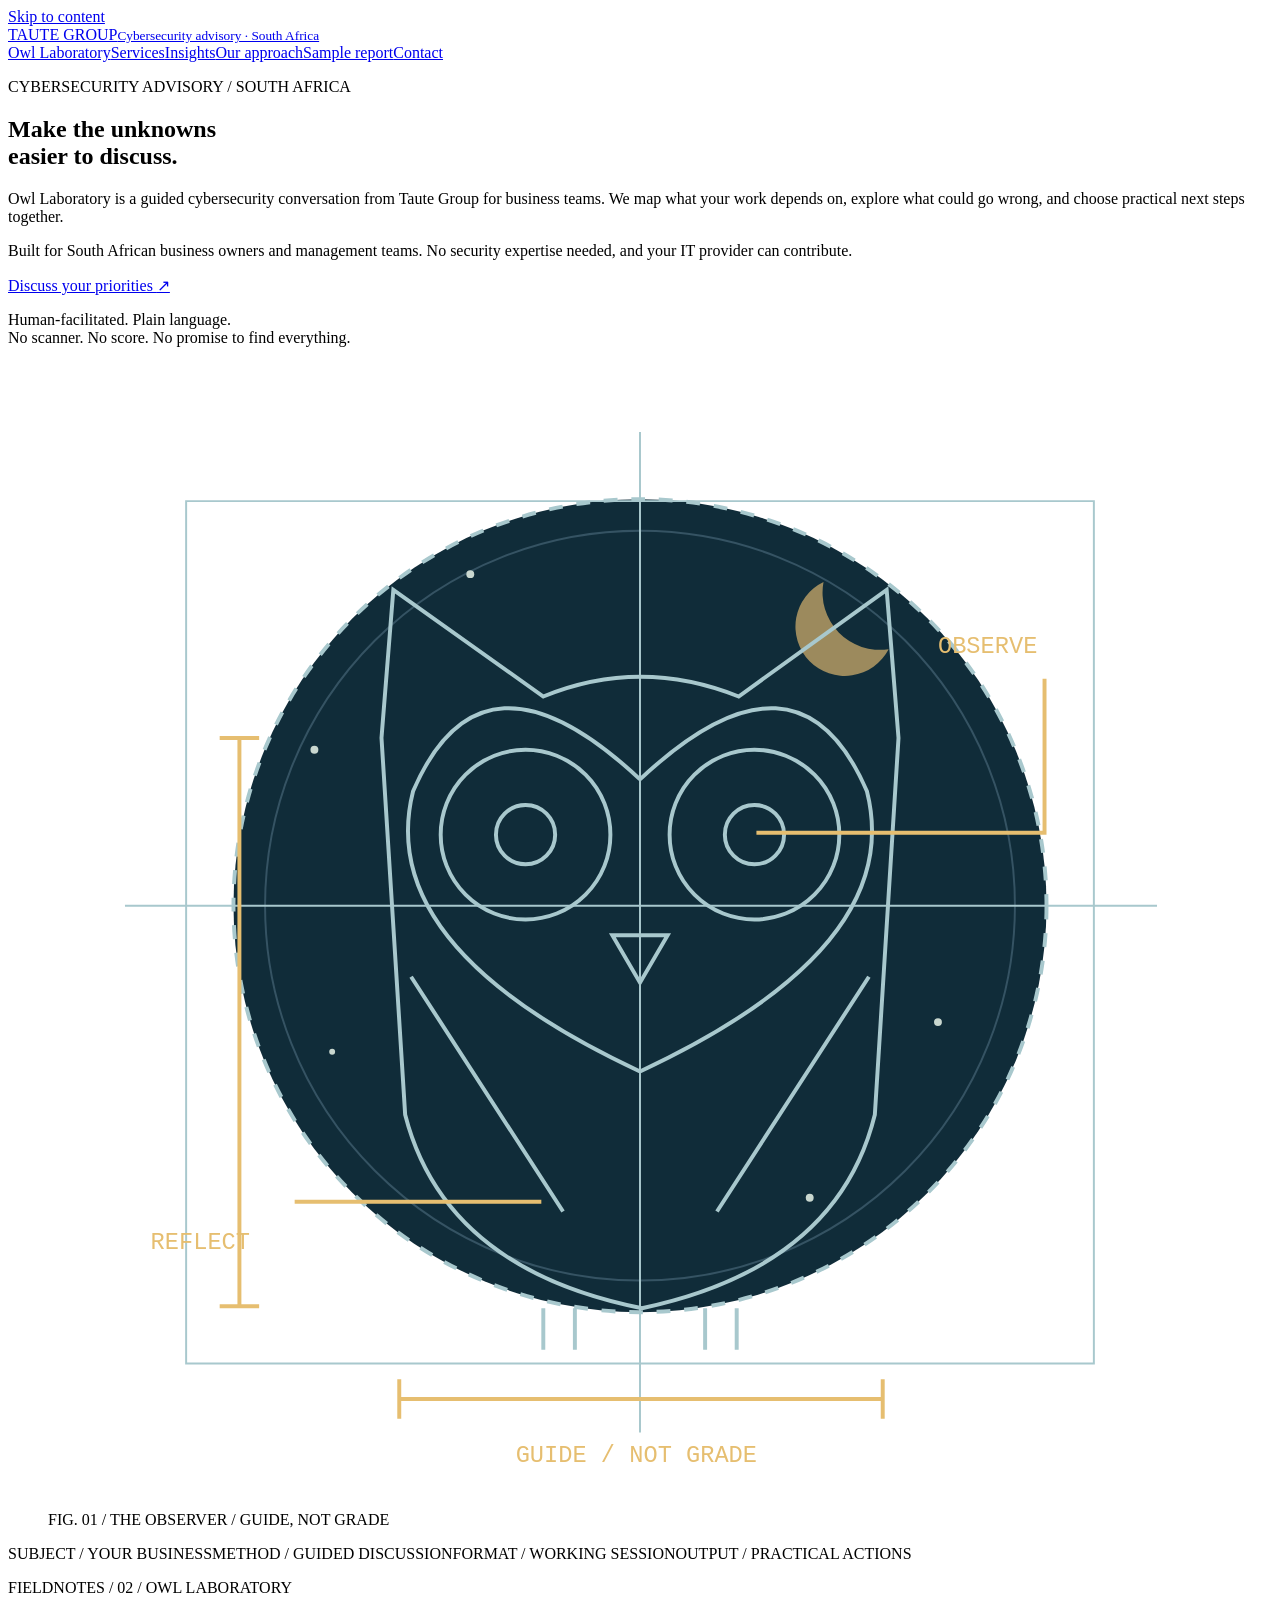
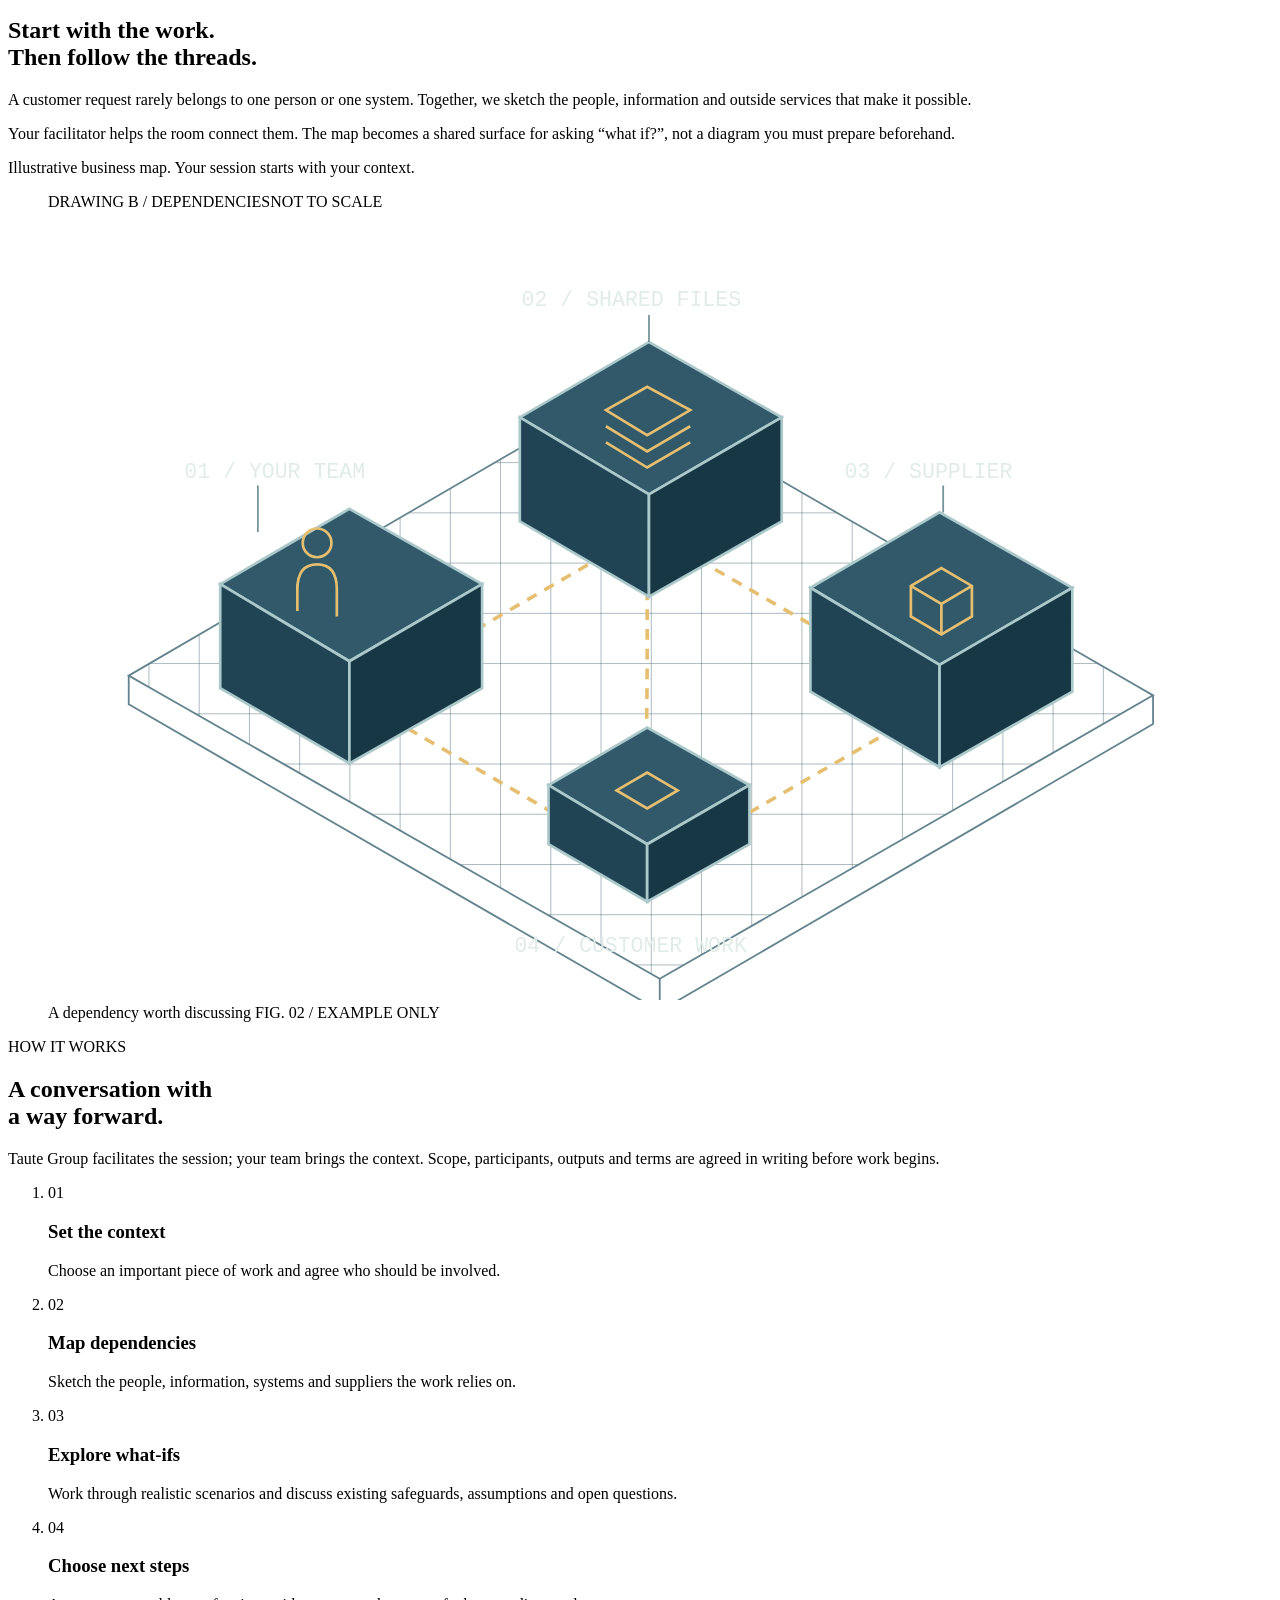
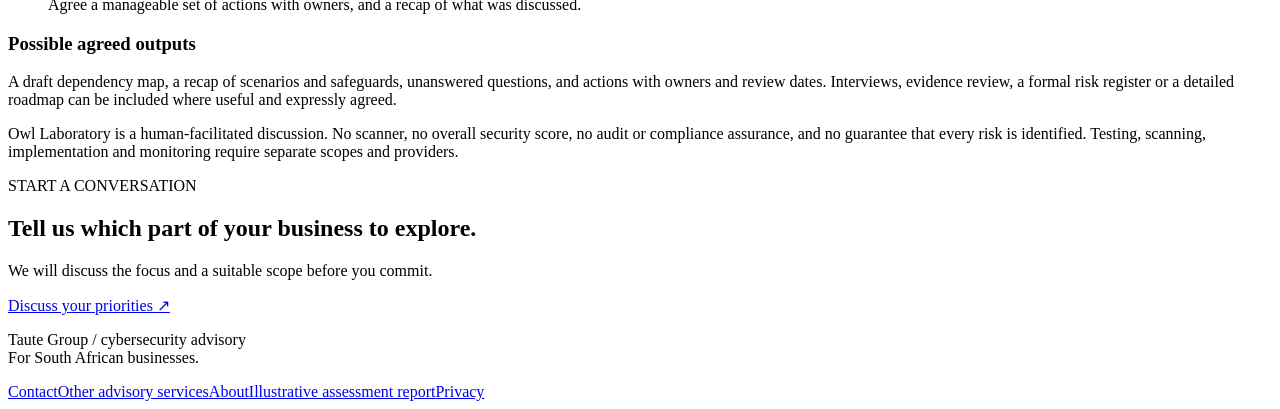
==== commit 231b541e: "fix: restore owl hero figure (empty during homepage rebuild) and correct hero div nesting" ====
--- a/public/index.html
+++ b/public/index.html
@@ -1,6 +1,7 @@
-<!doctype html><html lang="en-ZA"><head><meta charset="utf-8"><meta name="viewport" content="width=device-width,initial-scale=1"><meta name="description" content="Owl Laboratory: a guided cybersecurity conversation from Taute Group for South African business teams. We map what your work depends on, explore what could go wrong, and choose practical next steps together."><title>Owl Laboratory by Taute Group. Cybersecurity advisory for South African businesses</title><link rel="stylesheet" href="/assets/workshop.css"><link rel="canonical" href="https://tautegroup.co.za/"><meta property="og:type" content="website"><meta property="og:site_name" content="Taute Group"><meta property="og:title" content="Cybersecurity advisory for South African businesses | Taute Group"><meta property="og:description" content="Owl Laboratory: a guided cybersecurity conversation that maps dependencies, explores what-ifs and agrees practical next steps."><meta property="og:url" content="https://tautegroup.co.za/"><meta property="og:image" content="https://tautegroup.co.za/assets/taute-owl.png"><meta name="twitter:card" content="summary_large_image"><meta name="theme-color" content="#173b4c"><link rel="icon" type="image/png" href="/assets/owl-favicon.png?v=2"><link rel="apple-touch-icon" href="/assets/owl-touch.png?v=2"></head><body><a class="skip" href="#main">Skip to content</a><header class="site-header"><a class="brand" href="/">TAUTE GROUP<small>Cybersecurity advisory · South Africa</small></a><nav aria-label="Main"><a href="/Bundi/" aria-current="page">Owl Laboratory</a><a href="/services/">Services</a><a href="/insights/">Insights</a><a href="/approach/">Our approach</a><a href="/sample-report/">Sample report</a><a href="/contact/">Contact</a></nav></header><main id="main"><section class="hero"><div class="intro"><p class="kicker">CYBERSECURITY ADVISORY / SOUTH AFRICA</p><h1>Make the unknowns<br>easier to discuss.</h1><p class="lede">Owl Laboratory is a guided cybersecurity conversation from Taute Group for business teams. We map what your work depends on, explore what could go wrong, and choose practical next steps together.</p><p class="lede">Built for South African business owners and management teams. No security expertise needed, and your IT provider can contribute.</p><a class="cta" href="/contact/">Discuss your priorities <span aria-hidden="true">↗</span></a><p class="micro">Human-facilitated. Plain language.<br>No scanner. No score. No promise to find everything.</p></div><figure class="hero-figure"><div class="sheet-label"><span>DRAWING A / THE OWL</span><span>NOT TO SCALE</span></div>
-
-<div class="drawing-stamp"><span>SUBJECT / YOUR BUSINESS</span><span>METHOD / GUIDED DISCUSSION</span><span>FORMAT / WORKING SESSION</span><span>OUTPUT / PRACTICAL ACTIONS</span></div></figure></div></section><section class="map-section" id="map">
+<!doctype html><html lang="en-ZA"><head><meta charset="utf-8"><meta name="viewport" content="width=device-width,initial-scale=1"><meta name="description" content="Owl Laboratory: a guided cybersecurity conversation from Taute Group for South African business teams. We map what your work depends on, explore what could go wrong, and choose practical next steps together."><title>Owl Laboratory by Taute Group. Cybersecurity advisory for South African businesses</title><link rel="stylesheet" href="/assets/workshop.css"><link rel="canonical" href="https://tautegroup.co.za/"><meta property="og:type" content="website"><meta property="og:site_name" content="Taute Group"><meta property="og:title" content="Cybersecurity advisory for South African businesses | Taute Group"><meta property="og:description" content="Owl Laboratory: a guided cybersecurity conversation that maps dependencies, explores what-ifs and agrees practical next steps."><meta property="og:url" content="https://tautegroup.co.za/"><meta property="og:image" content="https://tautegroup.co.za/assets/taute-owl.png"><meta name="twitter:card" content="summary_large_image"><meta name="theme-color" content="#173b4c"><link rel="icon" type="image/png" href="/assets/owl-favicon.png?v=2"><link rel="apple-touch-icon" href="/assets/owl-touch.png?v=2"></head><body><a class="skip" href="#main">Skip to content</a><header class="site-header"><a class="brand" href="/">TAUTE GROUP<small>Cybersecurity advisory · South Africa</small></a><nav aria-label="Main"><a href="/Bundi/" aria-current="page">Owl Laboratory</a><a href="/services/">Services</a><a href="/insights/">Insights</a><a href="/approach/">Our approach</a><a href="/sample-report/">Sample report</a><a href="/contact/">Contact</a></nav></header><main id="main"><section class="hero"><div class="intro"><p class="kicker">CYBERSECURITY ADVISORY / SOUTH AFRICA</p><h1>Make the unknowns<br>easier to discuss.</h1><p class="lede">Owl Laboratory is a guided cybersecurity conversation from Taute Group for business teams. We map what your work depends on, explore what could go wrong, and choose practical next steps together.</p><p class="lede">Built for South African business owners and management teams. No security expertise needed, and your IT provider can contribute.</p><a class="cta" href="/contact/">Discuss your priorities <span aria-hidden="true">↗</span></a><p class="micro">Human-facilitated. Plain language.<br>No scanner. No score. No promise to find everything.</p></div><div><figure class="art"><svg viewBox="0 0 600 580" role="img" aria-label="Taute Group owl: a technical line drawing with observe, reflect and guide-not-grade callouts" xmlns="http://www.w3.org/2000/svg"><circle cx="300" cy="275" r="206" fill="#102c39"/><circle cx="300" cy="275" r="190" fill="none" stroke="#355363"/>
+<g fill="#c9d7cf"><circle cx="135" cy="196" r="2"/><circle cx="451" cy="334" r="2"/><circle cx="214" cy="107" r="2"/><circle cx="386" cy="423" r="2"/><circle cx="144" cy="349" r="1.5"/></g>
+<path d="M393 111a25 25 0 1 0 33 34 29 29 0 0 1-33-34" fill="#e6be70" opacity=".65"/>
+<g fill="none" stroke="#a8c8cd" stroke-width="2"><circle cx="300" cy="275" r="206" stroke-dasharray="7 7"/><path d="M70 70H530V507H70ZM300 35V542M39 275H562" stroke-width="1"/><path d="M169 190L175 115 251 169Q300 149 350 169L425 115 431 190 419 381Q400 458 301 479 201 459 181 381Z"/><path d="M300 211Q220 136 185 217 165 296 300 359 435 296 415 217 380 136 300 211"/><circle cx="242" cy="239" r="43"/><circle cx="358" cy="239" r="43"/><circle cx="242" cy="239" r="15"/><circle cx="358" cy="239" r="15"/><path d="M286 290L300 314 314 290ZM184 311L261 430M416 311L339 430M251 479V500M267 479V500M333 479V500M349 479V500"/><path d="M97 190V478M87 190H107M87 478H107M178 525H423M178 515V535M423 515V535" stroke="#e6be70"/><path d="M359 238H505V160M250 425H125" stroke="#e6be70"/></g><g fill="#e6be70" font-size="12" font-family="monospace"><text x="451" y="147">OBSERVE</text><text x="52" y="449">REFLECT</text><text x="237" y="557">GUIDE / NOT GRADE</text></g></svg><figcaption>FIG. 01 / THE OBSERVER / GUIDE, NOT GRADE</figcaption></figure><div class="drawing-stamp"><span>SUBJECT / YOUR BUSINESS</span><span>METHOD / GUIDED DISCUSSION</span><span>FORMAT / WORKING SESSION</span><span>OUTPUT / PRACTICAL ACTIONS</span></div></div></section><section class="map-section" id="map">
 <div class="map-copy"><p class="kicker">FIELDNOTES / 02 / OWL LABORATORY</p><h2>Start with the work.<br>Then follow the threads.</h2><p>A customer request rarely belongs to one person or one system. Together, we sketch the people, information and outside services that make it possible.</p><p>Your facilitator helps the room connect them. The map becomes a shared surface for asking “what if?”, not a diagram you must prepare beforehand.</p><p class="small-note">Illustrative business map. Your session starts with your context.</p></div>
 <figure class="map-figure"><div class="sheet-label"><span>DRAWING B / DEPENDENCIES</span><span>NOT TO SCALE</span></div>
 <svg viewBox="0 0 660 440" role="img" aria-label="Isometric business dependency map: a team handles customer work using shared files and an outside supplier. Gold dashed lines show dependencies.">
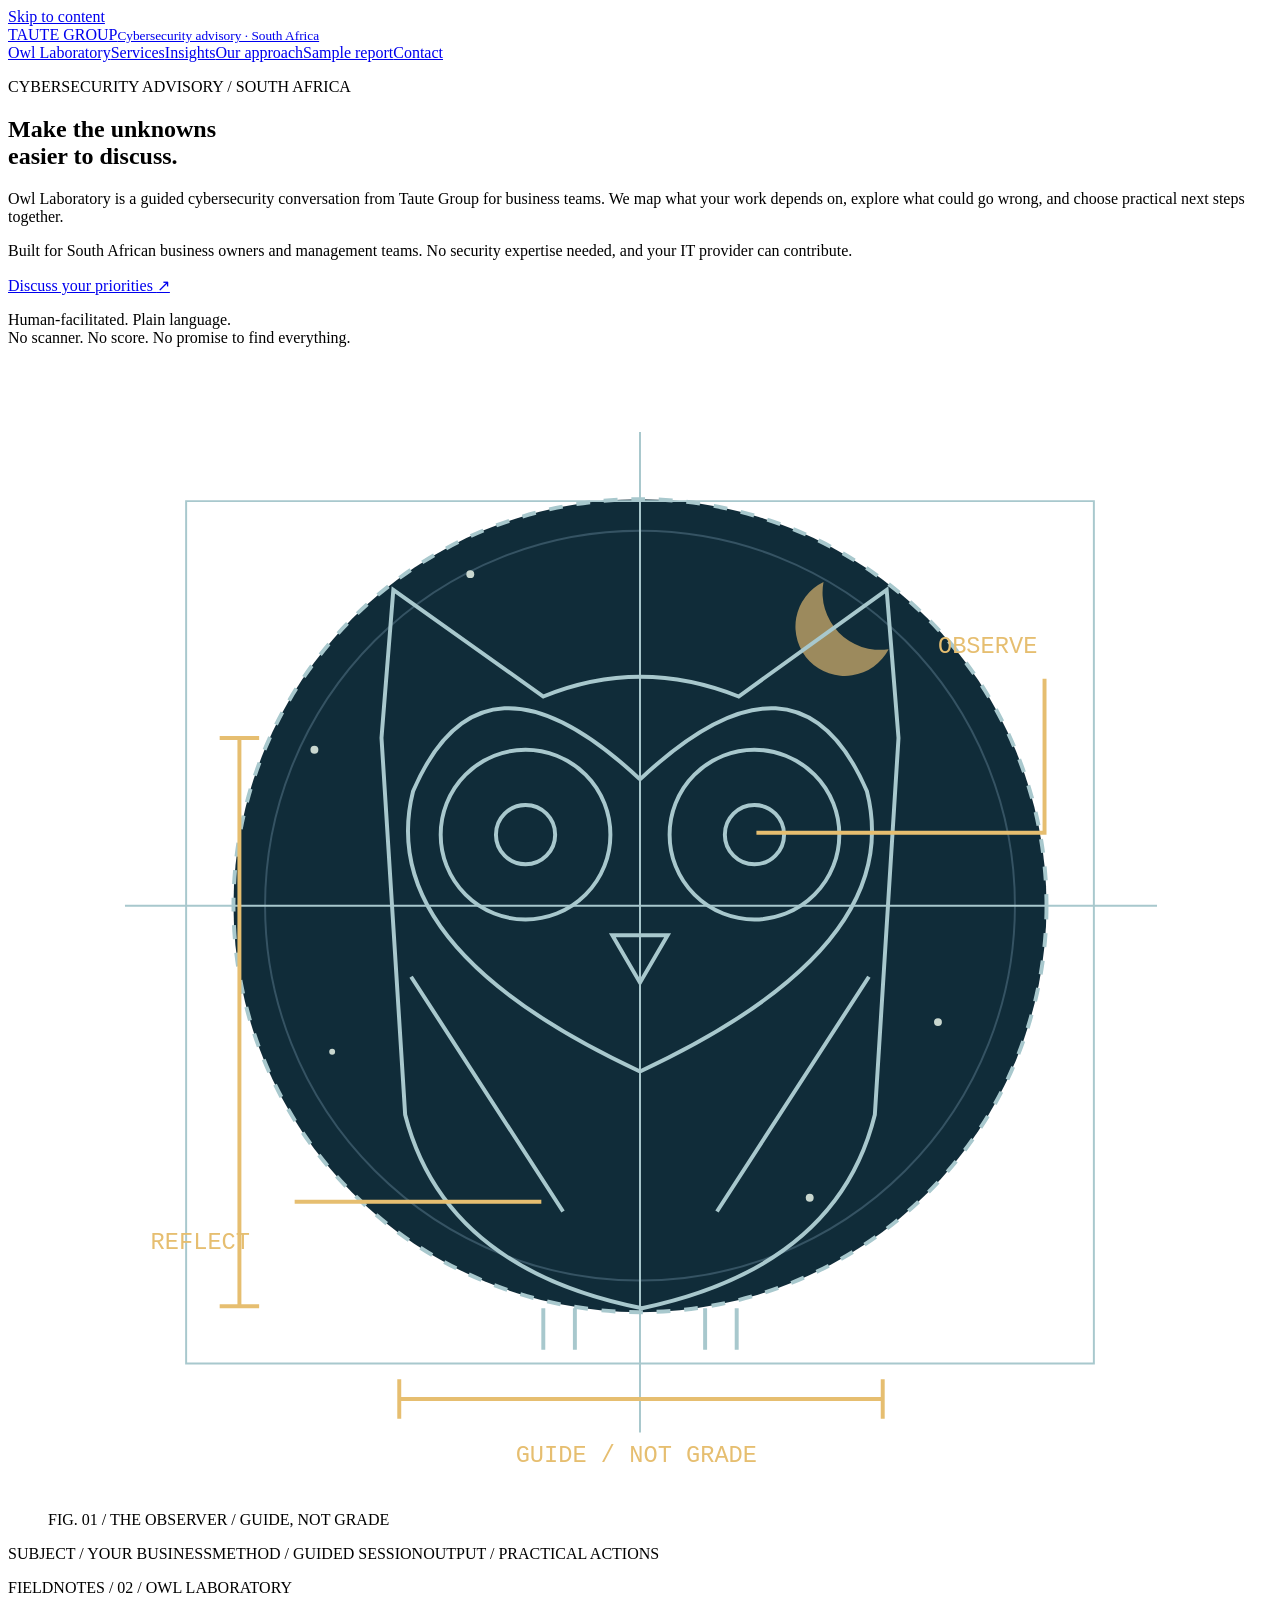
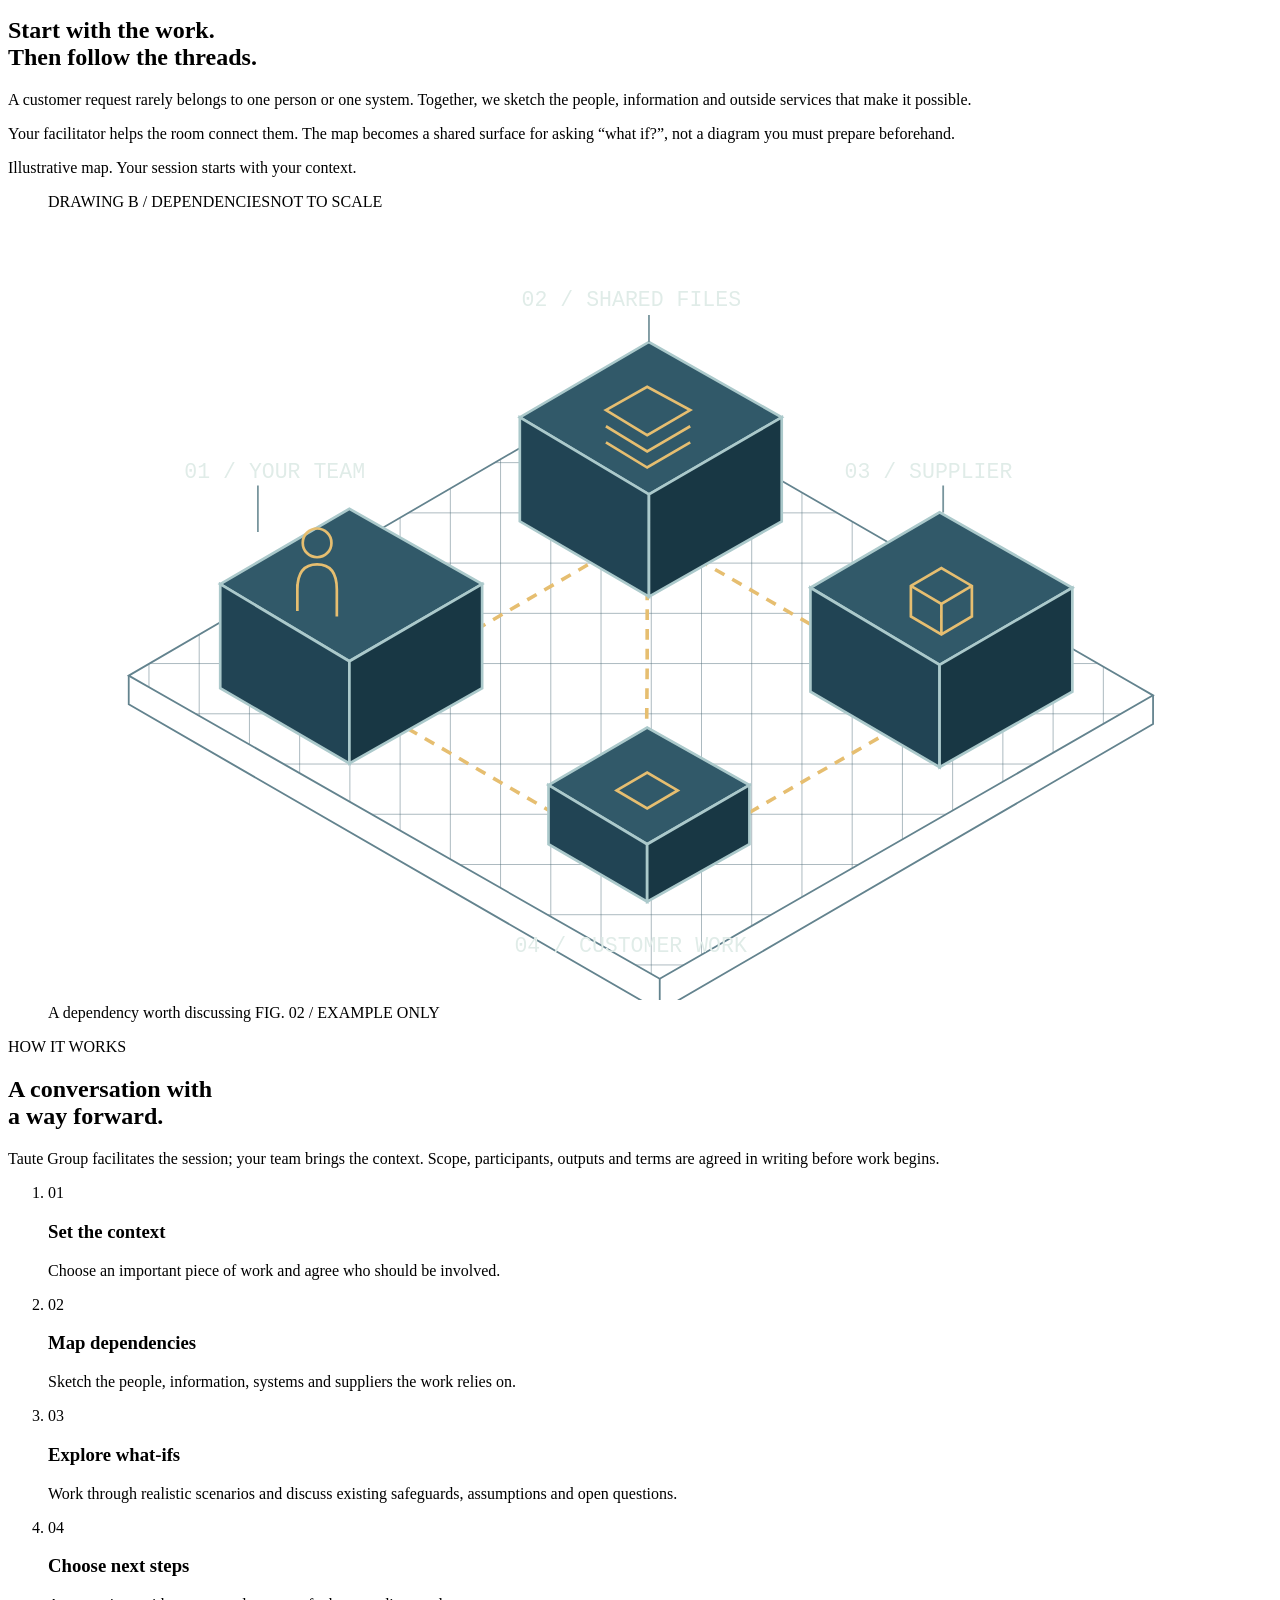
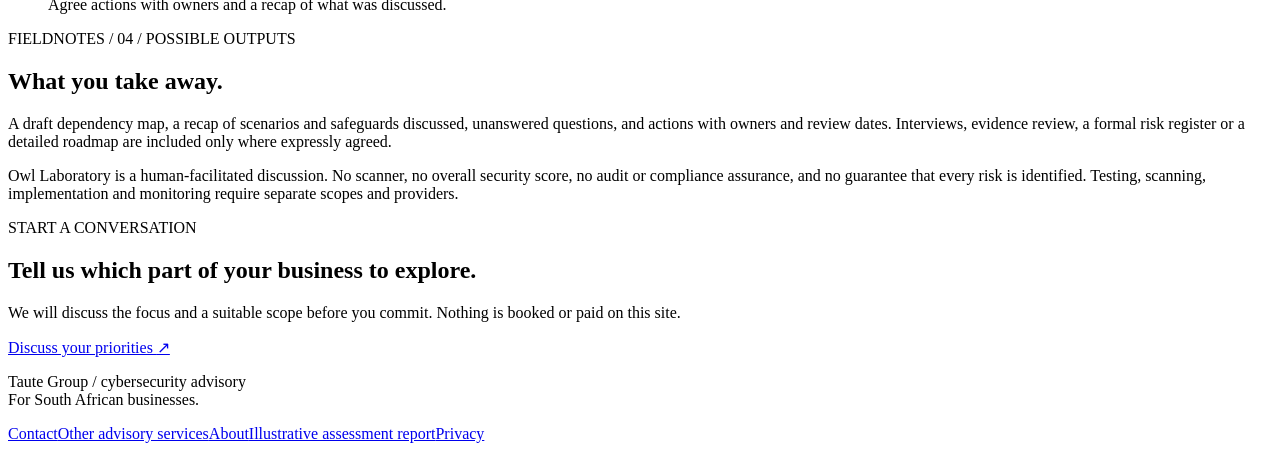
==== commit 591f71c1: "fix: homepage rebuilt on CSS-backed section classes (guide/enquiry), owl and stamps restored, copy t" ====
--- a/public/index.html
+++ b/public/index.html
@@ -1,8 +1,8 @@
 <!doctype html><html lang="en-ZA"><head><meta charset="utf-8"><meta name="viewport" content="width=device-width,initial-scale=1"><meta name="description" content="Owl Laboratory: a guided cybersecurity conversation from Taute Group for South African business teams. We map what your work depends on, explore what could go wrong, and choose practical next steps together."><title>Owl Laboratory by Taute Group. Cybersecurity advisory for South African businesses</title><link rel="stylesheet" href="/assets/workshop.css"><link rel="canonical" href="https://tautegroup.co.za/"><meta property="og:type" content="website"><meta property="og:site_name" content="Taute Group"><meta property="og:title" content="Cybersecurity advisory for South African businesses | Taute Group"><meta property="og:description" content="Owl Laboratory: a guided cybersecurity conversation that maps dependencies, explores what-ifs and agrees practical next steps."><meta property="og:url" content="https://tautegroup.co.za/"><meta property="og:image" content="https://tautegroup.co.za/assets/taute-owl.png"><meta name="twitter:card" content="summary_large_image"><meta name="theme-color" content="#173b4c"><link rel="icon" type="image/png" href="/assets/owl-favicon.png?v=2"><link rel="apple-touch-icon" href="/assets/owl-touch.png?v=2"></head><body><a class="skip" href="#main">Skip to content</a><header class="site-header"><a class="brand" href="/">TAUTE GROUP<small>Cybersecurity advisory · South Africa</small></a><nav aria-label="Main"><a href="/Bundi/" aria-current="page">Owl Laboratory</a><a href="/services/">Services</a><a href="/insights/">Insights</a><a href="/approach/">Our approach</a><a href="/sample-report/">Sample report</a><a href="/contact/">Contact</a></nav></header><main id="main"><section class="hero"><div class="intro"><p class="kicker">CYBERSECURITY ADVISORY / SOUTH AFRICA</p><h1>Make the unknowns<br>easier to discuss.</h1><p class="lede">Owl Laboratory is a guided cybersecurity conversation from Taute Group for business teams. We map what your work depends on, explore what could go wrong, and choose practical next steps together.</p><p class="lede">Built for South African business owners and management teams. No security expertise needed, and your IT provider can contribute.</p><a class="cta" href="/contact/">Discuss your priorities <span aria-hidden="true">↗</span></a><p class="micro">Human-facilitated. Plain language.<br>No scanner. No score. No promise to find everything.</p></div><div><figure class="art"><svg viewBox="0 0 600 580" role="img" aria-label="Taute Group owl: a technical line drawing with observe, reflect and guide-not-grade callouts" xmlns="http://www.w3.org/2000/svg"><circle cx="300" cy="275" r="206" fill="#102c39"/><circle cx="300" cy="275" r="190" fill="none" stroke="#355363"/>
 <g fill="#c9d7cf"><circle cx="135" cy="196" r="2"/><circle cx="451" cy="334" r="2"/><circle cx="214" cy="107" r="2"/><circle cx="386" cy="423" r="2"/><circle cx="144" cy="349" r="1.5"/></g>
 <path d="M393 111a25 25 0 1 0 33 34 29 29 0 0 1-33-34" fill="#e6be70" opacity=".65"/>
-<g fill="none" stroke="#a8c8cd" stroke-width="2"><circle cx="300" cy="275" r="206" stroke-dasharray="7 7"/><path d="M70 70H530V507H70ZM300 35V542M39 275H562" stroke-width="1"/><path d="M169 190L175 115 251 169Q300 149 350 169L425 115 431 190 419 381Q400 458 301 479 201 459 181 381Z"/><path d="M300 211Q220 136 185 217 165 296 300 359 435 296 415 217 380 136 300 211"/><circle cx="242" cy="239" r="43"/><circle cx="358" cy="239" r="43"/><circle cx="242" cy="239" r="15"/><circle cx="358" cy="239" r="15"/><path d="M286 290L300 314 314 290ZM184 311L261 430M416 311L339 430M251 479V500M267 479V500M333 479V500M349 479V500"/><path d="M97 190V478M87 190H107M87 478H107M178 525H423M178 515V535M423 515V535" stroke="#e6be70"/><path d="M359 238H505V160M250 425H125" stroke="#e6be70"/></g><g fill="#e6be70" font-size="12" font-family="monospace"><text x="451" y="147">OBSERVE</text><text x="52" y="449">REFLECT</text><text x="237" y="557">GUIDE / NOT GRADE</text></g></svg><figcaption>FIG. 01 / THE OBSERVER / GUIDE, NOT GRADE</figcaption></figure><div class="drawing-stamp"><span>SUBJECT / YOUR BUSINESS</span><span>METHOD / GUIDED DISCUSSION</span><span>FORMAT / WORKING SESSION</span><span>OUTPUT / PRACTICAL ACTIONS</span></div></div></section><section class="map-section" id="map">
-<div class="map-copy"><p class="kicker">FIELDNOTES / 02 / OWL LABORATORY</p><h2>Start with the work.<br>Then follow the threads.</h2><p>A customer request rarely belongs to one person or one system. Together, we sketch the people, information and outside services that make it possible.</p><p>Your facilitator helps the room connect them. The map becomes a shared surface for asking “what if?”, not a diagram you must prepare beforehand.</p><p class="small-note">Illustrative business map. Your session starts with your context.</p></div>
+<g fill="none" stroke="#a8c8cd" stroke-width="2"><circle cx="300" cy="275" r="206" stroke-dasharray="7 7"/><path d="M70 70H530V507H70ZM300 35V542M39 275H562" stroke-width="1"/><path d="M169 190L175 115 251 169Q300 149 350 169L425 115 431 190 419 381Q400 458 301 479 201 459 181 381Z"/><path d="M300 211Q220 136 185 217 165 296 300 359 435 296 415 217 380 136 300 211"/><circle cx="242" cy="239" r="43"/><circle cx="358" cy="239" r="43"/><circle cx="242" cy="239" r="15"/><circle cx="358" cy="239" r="15"/><path d="M286 290L300 314 314 290ZM184 311L261 430M416 311L339 430M251 479V500M267 479V500M333 479V500M349 479V500"/><path d="M97 190V478M87 190H107M87 478H107M178 525H423M178 515V535M423 515V535" stroke="#e6be70"/><path d="M359 238H505V160M250 425H125" stroke="#e6be70"/></g><g fill="#e6be70" font-size="12" font-family="monospace"><text x="451" y="147">OBSERVE</text><text x="52" y="449">REFLECT</text><text x="237" y="557">GUIDE / NOT GRADE</text></g></svg><figcaption>FIG. 01 / THE OBSERVER / GUIDE, NOT GRADE</figcaption></figure><div class="drawing-stamp"><span>SUBJECT / YOUR BUSINESS</span><span>METHOD / GUIDED SESSION</span><span>OUTPUT / PRACTICAL ACTIONS</span></div></div></section><section class="map-section" id="map">
+<div class="map-copy"><p class="kicker">FIELDNOTES / 02 / OWL LABORATORY</p><h2>Start with the work.<br>Then follow the threads.</h2><p>A customer request rarely belongs to one person or one system. Together, we sketch the people, information and outside services that make it possible.</p><p>Your facilitator helps the room connect them. The map becomes a shared surface for asking “what if?”, not a diagram you must prepare beforehand.</p><p class="small-note">Illustrative map. Your session starts with your context.</p></div>
 <figure class="map-figure"><div class="sheet-label"><span>DRAWING B / DEPENDENCIES</span><span>NOT TO SCALE</span></div>
 <svg viewBox="0 0 660 440" role="img" aria-label="Isometric business dependency map: a team handles customer work using shared files and an outside supplier. Gold dashed lines show dependencies.">
 <defs><pattern id="mapGrid" width="28" height="28" patternUnits="userSpaceOnUse"><path d="M28 0H0V28" fill="none" stroke="#456472" stroke-width=".5"/></pattern></defs>
@@ -17,8 +17,9 @@
 <g stroke="#78959d" fill="none"><path d="M117 153v26M335 58v15M499 153v15"/></g></svg>
 <figcaption><span class="legend-line"></span> A dependency worth discussing <span>FIG. 02 / EXAMPLE ONLY</span></figcaption></figure>
 </section>
-<section class="journey" id="journey"><div class="section-head"><div><p class="kicker">HOW IT WORKS</p><h2>A conversation with<br>a way forward.</h2></div><p>Taute Group facilitates the session; your team brings the context. Scope, participants, outputs and terms are agreed in writing before work begins.</p></div><ol class="stages"><li><span class="num">01</span><h3>Set the context</h3><p>Choose an important piece of work and agree who should be involved.</p></li><li><span class="num">02</span><h3>Map dependencies</h3><p>Sketch the people, information, systems and suppliers the work relies on.</p></li><li><span class="num">03</span><h3>Explore what-ifs</h3><p>Work through realistic scenarios and discuss existing safeguards, assumptions and open questions.</p></li><li><span class="num">04</span><h3>Choose next steps</h3><p>Agree a manageable set of actions with owners, and a recap of what was discussed.</p></li></ol><div class="outputs"><h3>Possible agreed outputs</h3><p>A draft dependency map, a recap of scenarios and safeguards, unanswered questions, and actions with owners and review dates. Interviews, evidence review, a formal risk register or a detailed roadmap can be included where useful and expressly agreed.</p><p class="small-note">Owl Laboratory is a human-facilitated discussion. No scanner, no overall security score, no audit or compliance assurance, and no guarantee that every risk is identified. Testing, scanning, implementation and monitoring require separate scopes and providers.</p></div></section>
-<section id="conversation" class="cta-section"><div class="cta-panel"><div><p class="kicker">START A CONVERSATION</p><h2>Tell us which part of your business to explore.</h2><p>We will discuss the focus and a suitable scope before you commit.</p></div><a class="cta" href="/contact/">Discuss your priorities <span aria-hidden="true">↗</span></a></div></section>
+<section class="journey" id="journey"><div class="section-head"><div><p class="kicker">HOW IT WORKS</p><h2>A conversation with<br>a way forward.</h2></div><p>Taute Group facilitates the session; your team brings the context. Scope, participants, outputs and terms are agreed in writing before work begins.</p></div><ol class="stages"><li><span class="num">01</span><h3>Set the context</h3><p>Choose an important piece of work and agree who should be involved.</p></li><li><span class="num">02</span><h3>Map dependencies</h3><p>Sketch the people, information, systems and suppliers the work relies on.</p></li><li><span class="num">03</span><h3>Explore what-ifs</h3><p>Work through realistic scenarios and discuss existing safeguards, assumptions and open questions.</p></li><li><span class="num">04</span><h3>Choose next steps</h3><p>Agree actions with owners and a recap of what was discussed.</p></li></ol></section>
+<section class="guide"><div><p class="kicker">FIELDNOTES / 04 / POSSIBLE OUTPUTS</p><h2>What you take away.</h2><p>A draft dependency map, a recap of scenarios and safeguards discussed, unanswered questions, and actions with owners and review dates. Interviews, evidence review, a formal risk register or a detailed roadmap are included only where expressly agreed.</p><p>Owl Laboratory is a human-facilitated discussion. No scanner, no overall security score, no audit or compliance assurance, and no guarantee that every risk is identified. Testing, scanning, implementation and monitoring require separate scopes and providers.</p></div></section>
+<section class="enquiry" aria-labelledby="enquiry-heading"><p class="kicker">START A CONVERSATION</p><h2 id="enquiry-heading">Tell us which part of your business to explore.</h2><p>We will discuss the focus and a suitable scope before you commit. Nothing is booked or paid on this site.</p><a class="cta" href="/contact/">Discuss your priorities <span aria-hidden="true">↗</span></a></section>
 </main>
 <footer class="footer"><p>Taute Group / cybersecurity advisory<br>For South African businesses.</p><nav aria-label="Footer"><a href="/contact/">Contact</a><a href="/services/">Other advisory services</a><a href="/about/">About</a><a href="/sample-report/">Illustrative assessment report</a><a href="/privacy/">Privacy</a></nav></footer>
 </body></html>
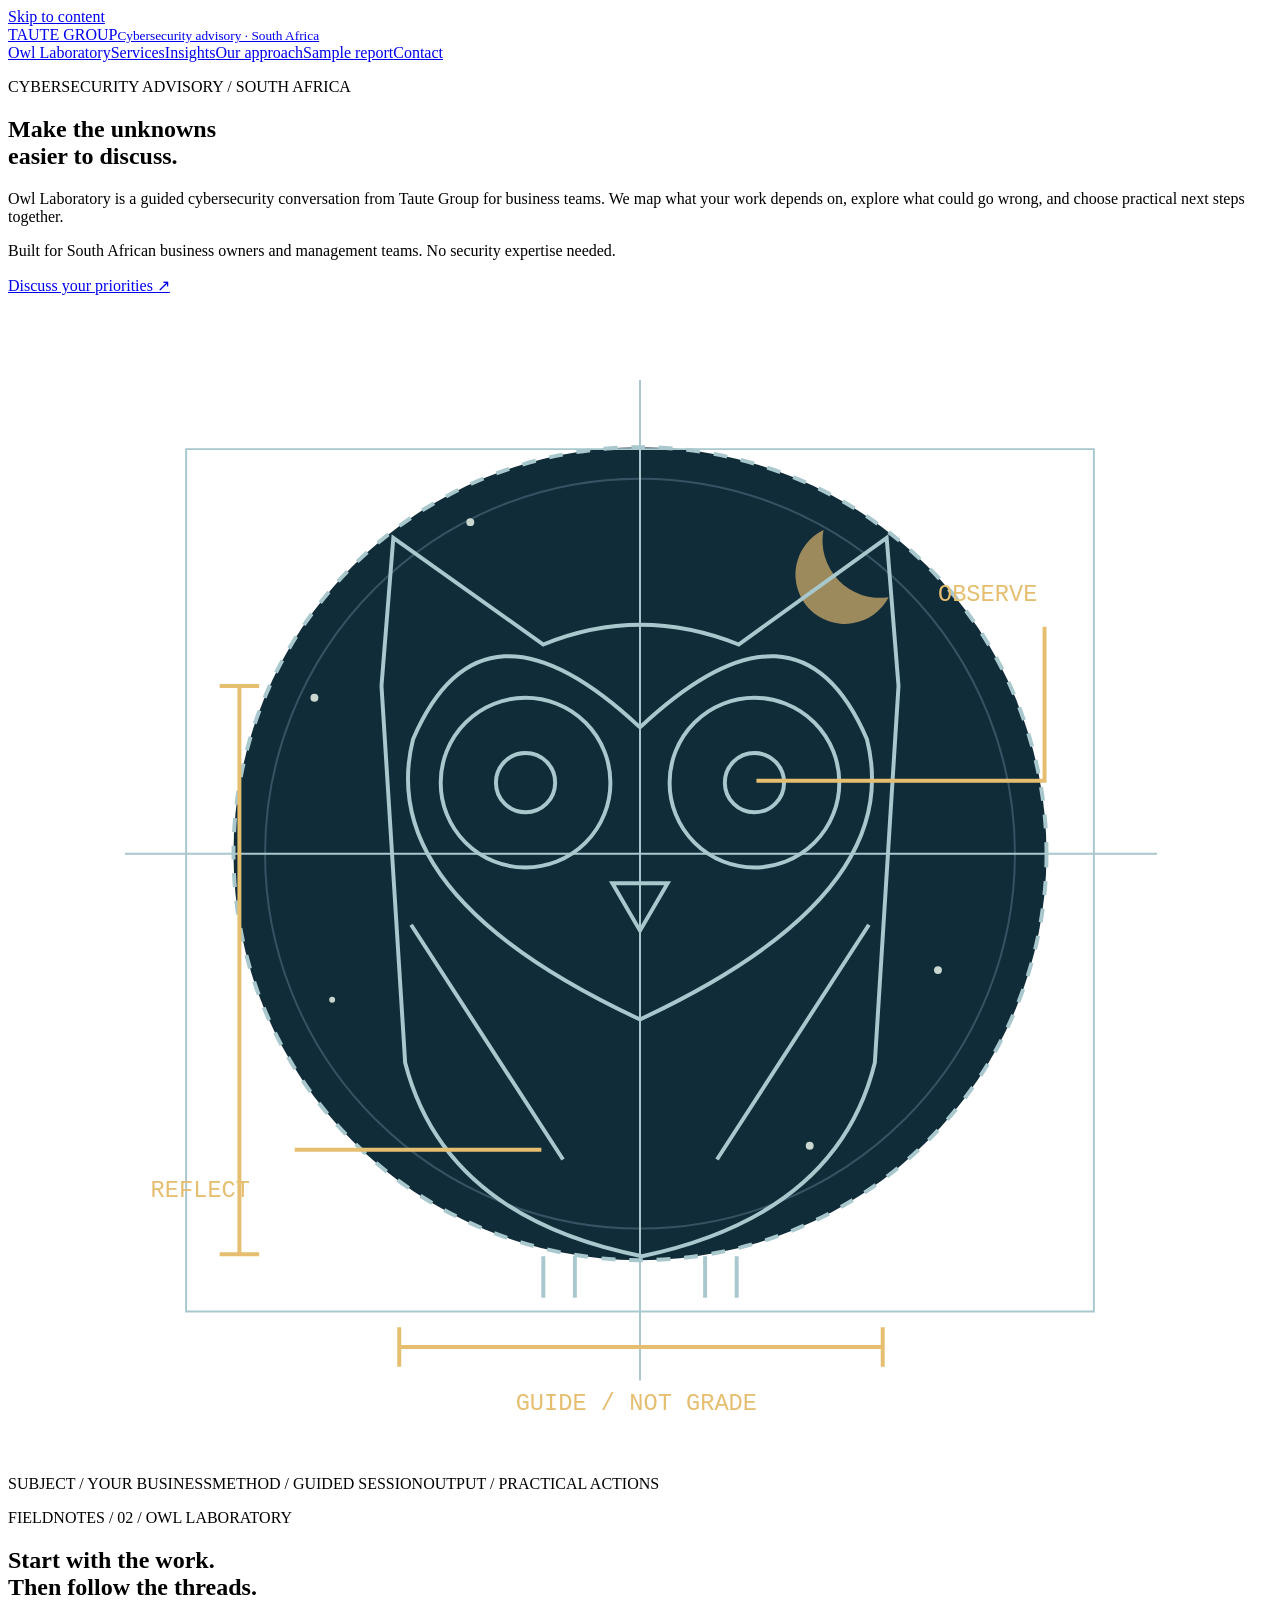
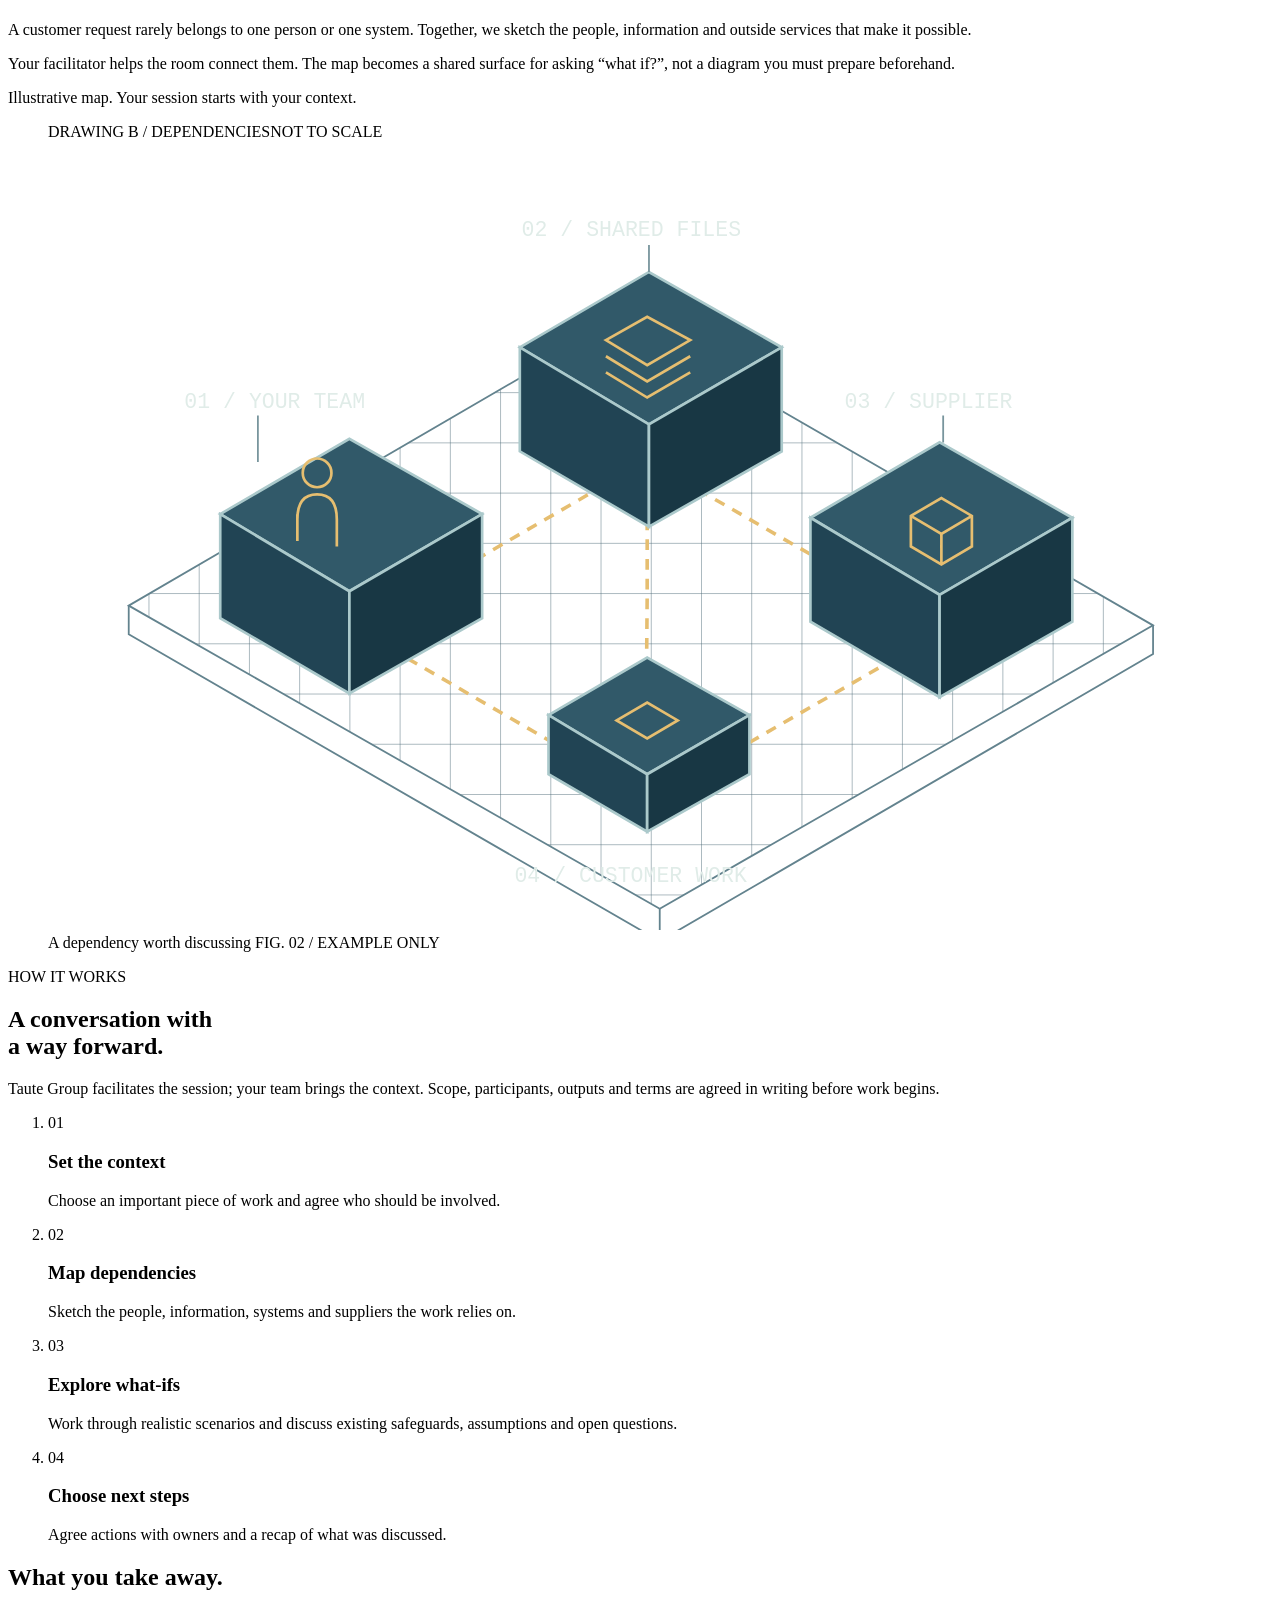
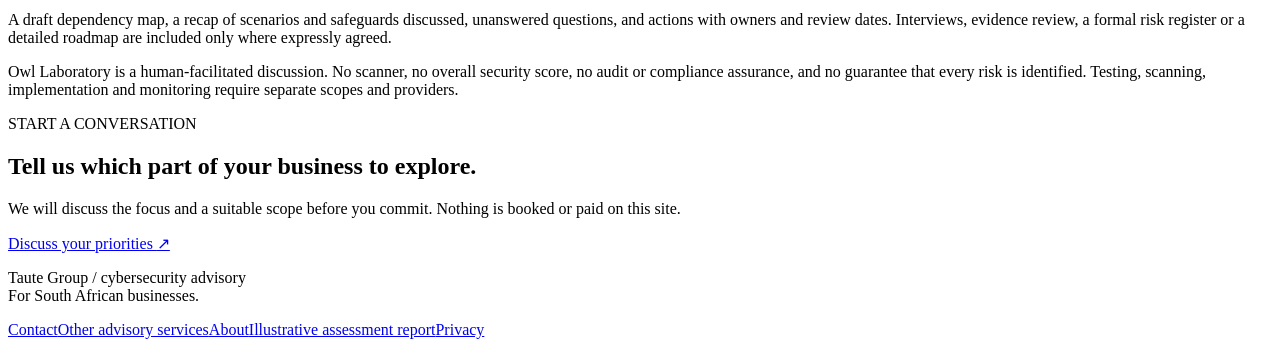
==== commit 35939e3c: "cleanup per owner: remove owl figcaption, IT-provider clause, hero micro line, FIELDNOTES kicker, se" ====
--- a/public/index.html
+++ b/public/index.html
@@ -1,7 +1,7 @@
-<!doctype html><html lang="en-ZA"><head><meta charset="utf-8"><meta name="viewport" content="width=device-width,initial-scale=1"><meta name="description" content="Owl Laboratory: a guided cybersecurity conversation from Taute Group for South African business teams. We map what your work depends on, explore what could go wrong, and choose practical next steps together."><title>Owl Laboratory by Taute Group. Cybersecurity advisory for South African businesses</title><link rel="stylesheet" href="/assets/workshop.css"><link rel="canonical" href="https://tautegroup.co.za/"><meta property="og:type" content="website"><meta property="og:site_name" content="Taute Group"><meta property="og:title" content="Cybersecurity advisory for South African businesses | Taute Group"><meta property="og:description" content="Owl Laboratory: a guided cybersecurity conversation that maps dependencies, explores what-ifs and agrees practical next steps."><meta property="og:url" content="https://tautegroup.co.za/"><meta property="og:image" content="https://tautegroup.co.za/assets/taute-owl.png"><meta name="twitter:card" content="summary_large_image"><meta name="theme-color" content="#173b4c"><link rel="icon" type="image/png" href="/assets/owl-favicon.png?v=2"><link rel="apple-touch-icon" href="/assets/owl-touch.png?v=2"></head><body><a class="skip" href="#main">Skip to content</a><header class="site-header"><a class="brand" href="/">TAUTE GROUP<small>Cybersecurity advisory · South Africa</small></a><nav aria-label="Main"><a href="/Bundi/" aria-current="page">Owl Laboratory</a><a href="/services/">Services</a><a href="/insights/">Insights</a><a href="/approach/">Our approach</a><a href="/sample-report/">Sample report</a><a href="/contact/">Contact</a></nav></header><main id="main"><section class="hero"><div class="intro"><p class="kicker">CYBERSECURITY ADVISORY / SOUTH AFRICA</p><h1>Make the unknowns<br>easier to discuss.</h1><p class="lede">Owl Laboratory is a guided cybersecurity conversation from Taute Group for business teams. We map what your work depends on, explore what could go wrong, and choose practical next steps together.</p><p class="lede">Built for South African business owners and management teams. No security expertise needed, and your IT provider can contribute.</p><a class="cta" href="/contact/">Discuss your priorities <span aria-hidden="true">↗</span></a><p class="micro">Human-facilitated. Plain language.<br>No scanner. No score. No promise to find everything.</p></div><div><figure class="art"><svg viewBox="0 0 600 580" role="img" aria-label="Taute Group owl: a technical line drawing with observe, reflect and guide-not-grade callouts" xmlns="http://www.w3.org/2000/svg"><circle cx="300" cy="275" r="206" fill="#102c39"/><circle cx="300" cy="275" r="190" fill="none" stroke="#355363"/>
+<!doctype html><html lang="en-ZA"><head><meta charset="utf-8"><meta name="viewport" content="width=device-width,initial-scale=1"><meta name="description" content="Owl Laboratory: a guided cybersecurity conversation from Taute Group for South African business teams. We map what your work depends on, explore what could go wrong, and choose practical next steps together."><title>Owl Laboratory by Taute Group. Cybersecurity advisory for South African businesses</title><link rel="stylesheet" href="/assets/workshop.css"><link rel="canonical" href="https://tautegroup.co.za/"><meta property="og:type" content="website"><meta property="og:site_name" content="Taute Group"><meta property="og:title" content="Cybersecurity advisory for South African businesses | Taute Group"><meta property="og:description" content="Owl Laboratory: a guided cybersecurity conversation that maps dependencies, explores what-ifs and agrees practical next steps."><meta property="og:url" content="https://tautegroup.co.za/"><meta property="og:image" content="https://tautegroup.co.za/assets/taute-owl.png"><meta name="twitter:card" content="summary_large_image"><meta name="theme-color" content="#173b4c"><link rel="icon" type="image/png" href="/assets/owl-favicon.png?v=2"><link rel="apple-touch-icon" href="/assets/owl-touch.png?v=2"></head><body><a class="skip" href="#main">Skip to content</a><header class="site-header"><a class="brand" href="/">TAUTE GROUP<small>Cybersecurity advisory · South Africa</small></a><nav aria-label="Main"><a href="/Bundi/" aria-current="page">Owl Laboratory</a><a href="/services/">Services</a><a href="/insights/">Insights</a><a href="/approach/">Our approach</a><a href="/sample-report/">Sample report</a><a href="/contact/">Contact</a></nav></header><main id="main"><section class="hero"><div class="intro"><p class="kicker">CYBERSECURITY ADVISORY / SOUTH AFRICA</p><h1>Make the unknowns<br>easier to discuss.</h1><p class="lede">Owl Laboratory is a guided cybersecurity conversation from Taute Group for business teams. We map what your work depends on, explore what could go wrong, and choose practical next steps together.</p><p class="lede">Built for South African business owners and management teams. No security expertise needed.</p><a class="cta" href="/contact/">Discuss your priorities <span aria-hidden="true">↗</span></a></div><div><figure class="art"><svg viewBox="0 0 600 580" role="img" aria-label="Taute Group owl: a technical line drawing with observe, reflect and guide-not-grade callouts" xmlns="http://www.w3.org/2000/svg"><circle cx="300" cy="275" r="206" fill="#102c39"/><circle cx="300" cy="275" r="190" fill="none" stroke="#355363"/>
 <g fill="#c9d7cf"><circle cx="135" cy="196" r="2"/><circle cx="451" cy="334" r="2"/><circle cx="214" cy="107" r="2"/><circle cx="386" cy="423" r="2"/><circle cx="144" cy="349" r="1.5"/></g>
 <path d="M393 111a25 25 0 1 0 33 34 29 29 0 0 1-33-34" fill="#e6be70" opacity=".65"/>
-<g fill="none" stroke="#a8c8cd" stroke-width="2"><circle cx="300" cy="275" r="206" stroke-dasharray="7 7"/><path d="M70 70H530V507H70ZM300 35V542M39 275H562" stroke-width="1"/><path d="M169 190L175 115 251 169Q300 149 350 169L425 115 431 190 419 381Q400 458 301 479 201 459 181 381Z"/><path d="M300 211Q220 136 185 217 165 296 300 359 435 296 415 217 380 136 300 211"/><circle cx="242" cy="239" r="43"/><circle cx="358" cy="239" r="43"/><circle cx="242" cy="239" r="15"/><circle cx="358" cy="239" r="15"/><path d="M286 290L300 314 314 290ZM184 311L261 430M416 311L339 430M251 479V500M267 479V500M333 479V500M349 479V500"/><path d="M97 190V478M87 190H107M87 478H107M178 525H423M178 515V535M423 515V535" stroke="#e6be70"/><path d="M359 238H505V160M250 425H125" stroke="#e6be70"/></g><g fill="#e6be70" font-size="12" font-family="monospace"><text x="451" y="147">OBSERVE</text><text x="52" y="449">REFLECT</text><text x="237" y="557">GUIDE / NOT GRADE</text></g></svg><figcaption>FIG. 01 / THE OBSERVER / GUIDE, NOT GRADE</figcaption></figure><div class="drawing-stamp"><span>SUBJECT / YOUR BUSINESS</span><span>METHOD / GUIDED SESSION</span><span>OUTPUT / PRACTICAL ACTIONS</span></div></div></section><section class="map-section" id="map">
+<g fill="none" stroke="#a8c8cd" stroke-width="2"><circle cx="300" cy="275" r="206" stroke-dasharray="7 7"/><path d="M70 70H530V507H70ZM300 35V542M39 275H562" stroke-width="1"/><path d="M169 190L175 115 251 169Q300 149 350 169L425 115 431 190 419 381Q400 458 301 479 201 459 181 381Z"/><path d="M300 211Q220 136 185 217 165 296 300 359 435 296 415 217 380 136 300 211"/><circle cx="242" cy="239" r="43"/><circle cx="358" cy="239" r="43"/><circle cx="242" cy="239" r="15"/><circle cx="358" cy="239" r="15"/><path d="M286 290L300 314 314 290ZM184 311L261 430M416 311L339 430M251 479V500M267 479V500M333 479V500M349 479V500"/><path d="M97 190V478M87 190H107M87 478H107M178 525H423M178 515V535M423 515V535" stroke="#e6be70"/><path d="M359 238H505V160M250 425H125" stroke="#e6be70"/></g><g fill="#e6be70" font-size="12" font-family="monospace"><text x="451" y="147">OBSERVE</text><text x="52" y="449">REFLECT</text><text x="237" y="557">GUIDE / NOT GRADE</text></g></svg></figure><div class="drawing-stamp"><span>SUBJECT / YOUR BUSINESS</span><span>METHOD / GUIDED SESSION</span><span>OUTPUT / PRACTICAL ACTIONS</span></div></div></section><section class="map-section" id="map">
 <div class="map-copy"><p class="kicker">FIELDNOTES / 02 / OWL LABORATORY</p><h2>Start with the work.<br>Then follow the threads.</h2><p>A customer request rarely belongs to one person or one system. Together, we sketch the people, information and outside services that make it possible.</p><p>Your facilitator helps the room connect them. The map becomes a shared surface for asking “what if?”, not a diagram you must prepare beforehand.</p><p class="small-note">Illustrative map. Your session starts with your context.</p></div>
 <figure class="map-figure"><div class="sheet-label"><span>DRAWING B / DEPENDENCIES</span><span>NOT TO SCALE</span></div>
 <svg viewBox="0 0 660 440" role="img" aria-label="Isometric business dependency map: a team handles customer work using shared files and an outside supplier. Gold dashed lines show dependencies.">
@@ -18,7 +18,7 @@
 <figcaption><span class="legend-line"></span> A dependency worth discussing <span>FIG. 02 / EXAMPLE ONLY</span></figcaption></figure>
 </section>
 <section class="journey" id="journey"><div class="section-head"><div><p class="kicker">HOW IT WORKS</p><h2>A conversation with<br>a way forward.</h2></div><p>Taute Group facilitates the session; your team brings the context. Scope, participants, outputs and terms are agreed in writing before work begins.</p></div><ol class="stages"><li><span class="num">01</span><h3>Set the context</h3><p>Choose an important piece of work and agree who should be involved.</p></li><li><span class="num">02</span><h3>Map dependencies</h3><p>Sketch the people, information, systems and suppliers the work relies on.</p></li><li><span class="num">03</span><h3>Explore what-ifs</h3><p>Work through realistic scenarios and discuss existing safeguards, assumptions and open questions.</p></li><li><span class="num">04</span><h3>Choose next steps</h3><p>Agree actions with owners and a recap of what was discussed.</p></li></ol></section>
-<section class="guide"><div><p class="kicker">FIELDNOTES / 04 / POSSIBLE OUTPUTS</p><h2>What you take away.</h2><p>A draft dependency map, a recap of scenarios and safeguards discussed, unanswered questions, and actions with owners and review dates. Interviews, evidence review, a formal risk register or a detailed roadmap are included only where expressly agreed.</p><p>Owl Laboratory is a human-facilitated discussion. No scanner, no overall security score, no audit or compliance assurance, and no guarantee that every risk is identified. Testing, scanning, implementation and monitoring require separate scopes and providers.</p></div></section>
+<section class="guide"><div><h2>What you take away.</h2><p>A draft dependency map, a recap of scenarios and safeguards discussed, unanswered questions, and actions with owners and review dates. Interviews, evidence review, a formal risk register or a detailed roadmap are included only where expressly agreed.</p><p>Owl Laboratory is a human-facilitated discussion. No scanner, no overall security score, no audit or compliance assurance, and no guarantee that every risk is identified. Testing, scanning, implementation and monitoring require separate scopes and providers.</p></div></section>
 <section class="enquiry" aria-labelledby="enquiry-heading"><p class="kicker">START A CONVERSATION</p><h2 id="enquiry-heading">Tell us which part of your business to explore.</h2><p>We will discuss the focus and a suitable scope before you commit. Nothing is booked or paid on this site.</p><a class="cta" href="/contact/">Discuss your priorities <span aria-hidden="true">↗</span></a></section>
 </main>
 <footer class="footer"><p>Taute Group / cybersecurity advisory<br>For South African businesses.</p><nav aria-label="Footer"><a href="/contact/">Contact</a><a href="/services/">Other advisory services</a><a href="/about/">About</a><a href="/sample-report/">Illustrative assessment report</a><a href="/privacy/">Privacy</a></nav></footer>
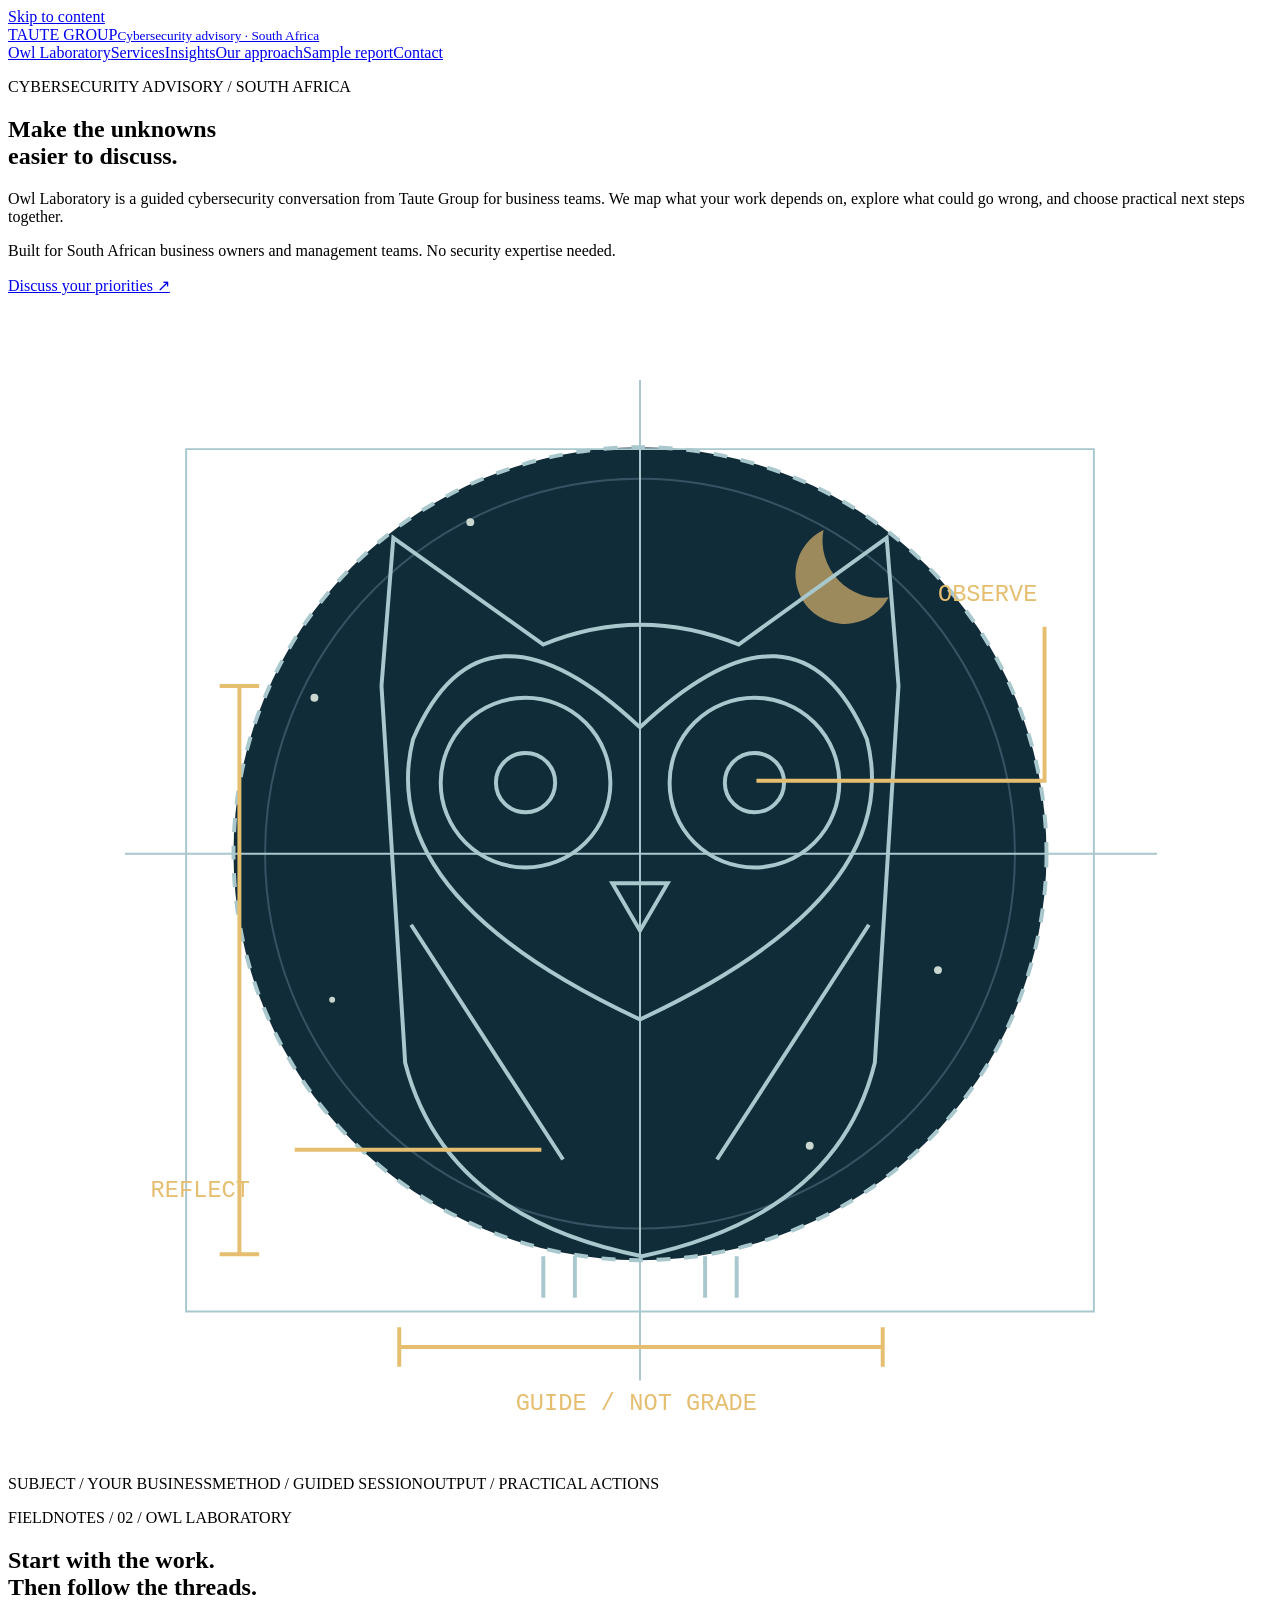
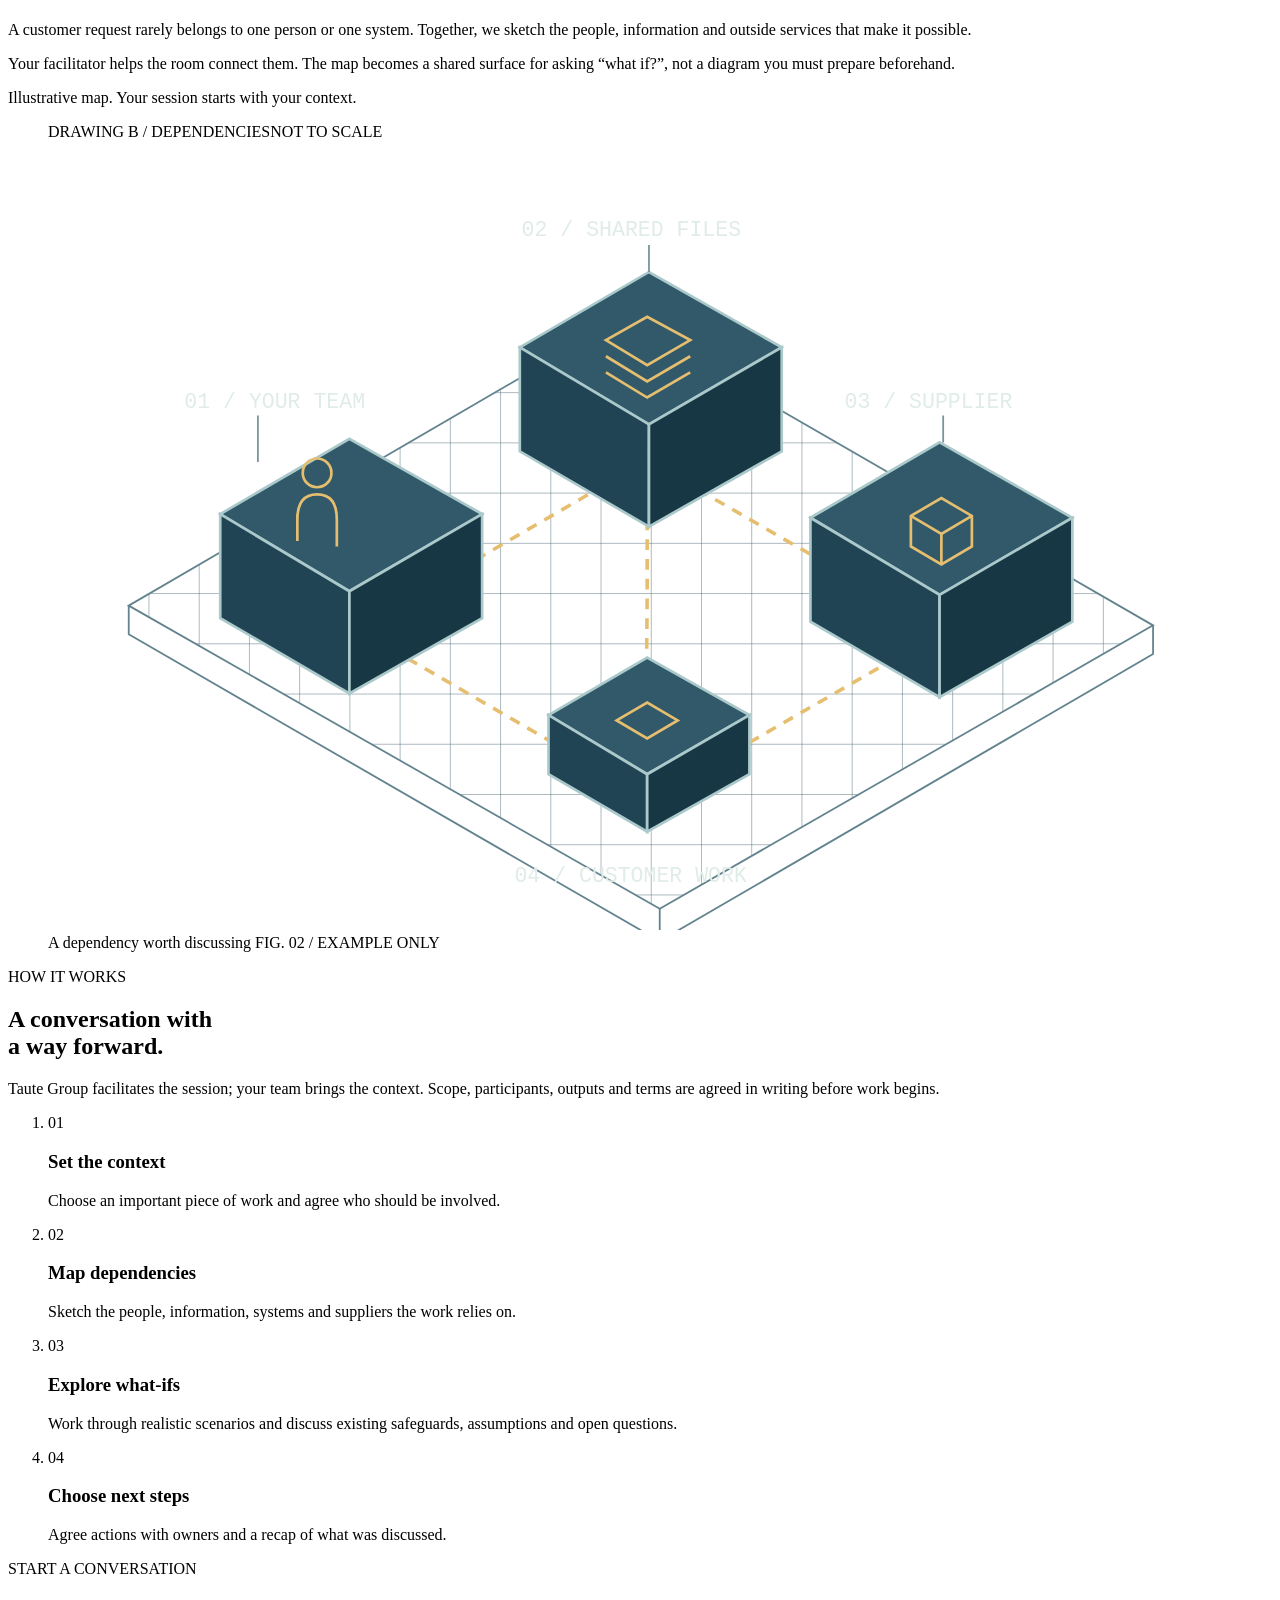
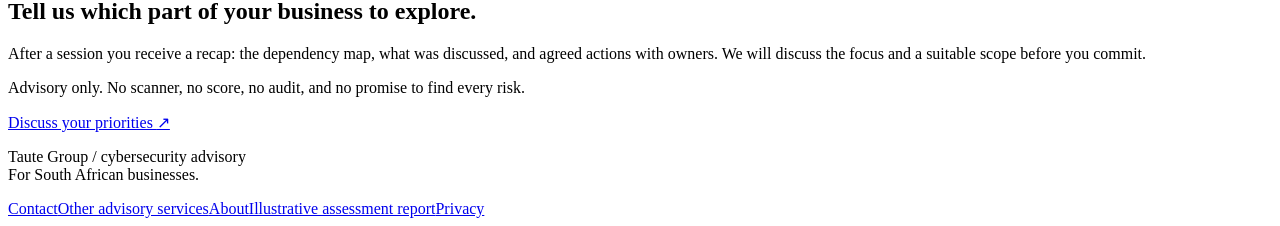
==== commit 876f53cc: "homepage: drop the standalone outputs section; recap + advisory line now live in the closing section" ====
--- a/public/index.html
+++ b/public/index.html
@@ -18,8 +18,7 @@
 <figcaption><span class="legend-line"></span> A dependency worth discussing <span>FIG. 02 / EXAMPLE ONLY</span></figcaption></figure>
 </section>
 <section class="journey" id="journey"><div class="section-head"><div><p class="kicker">HOW IT WORKS</p><h2>A conversation with<br>a way forward.</h2></div><p>Taute Group facilitates the session; your team brings the context. Scope, participants, outputs and terms are agreed in writing before work begins.</p></div><ol class="stages"><li><span class="num">01</span><h3>Set the context</h3><p>Choose an important piece of work and agree who should be involved.</p></li><li><span class="num">02</span><h3>Map dependencies</h3><p>Sketch the people, information, systems and suppliers the work relies on.</p></li><li><span class="num">03</span><h3>Explore what-ifs</h3><p>Work through realistic scenarios and discuss existing safeguards, assumptions and open questions.</p></li><li><span class="num">04</span><h3>Choose next steps</h3><p>Agree actions with owners and a recap of what was discussed.</p></li></ol></section>
-<section class="guide"><div><h2>What you take away.</h2><p>A draft dependency map, a recap of scenarios and safeguards discussed, unanswered questions, and actions with owners and review dates. Interviews, evidence review, a formal risk register or a detailed roadmap are included only where expressly agreed.</p><p>Owl Laboratory is a human-facilitated discussion. No scanner, no overall security score, no audit or compliance assurance, and no guarantee that every risk is identified. Testing, scanning, implementation and monitoring require separate scopes and providers.</p></div></section>
-<section class="enquiry" aria-labelledby="enquiry-heading"><p class="kicker">START A CONVERSATION</p><h2 id="enquiry-heading">Tell us which part of your business to explore.</h2><p>We will discuss the focus and a suitable scope before you commit. Nothing is booked or paid on this site.</p><a class="cta" href="/contact/">Discuss your priorities <span aria-hidden="true">↗</span></a></section>
+<section class="enquiry" aria-labelledby="enquiry-heading"><p class="kicker">START A CONVERSATION</p><h2 id="enquiry-heading">Tell us which part of your business to explore.</h2><p>After a session you receive a recap: the dependency map, what was discussed, and agreed actions with owners. We will discuss the focus and a suitable scope before you commit.</p><p class="small-note">Advisory only. No scanner, no score, no audit, and no promise to find every risk.</p><a class="cta" href="/contact/">Discuss your priorities <span aria-hidden="true">↗</span></a></section>
 </main>
 <footer class="footer"><p>Taute Group / cybersecurity advisory<br>For South African businesses.</p><nav aria-label="Footer"><a href="/contact/">Contact</a><a href="/services/">Other advisory services</a><a href="/about/">About</a><a href="/sample-report/">Illustrative assessment report</a><a href="/privacy/">Privacy</a></nav></footer>
 </body></html>
